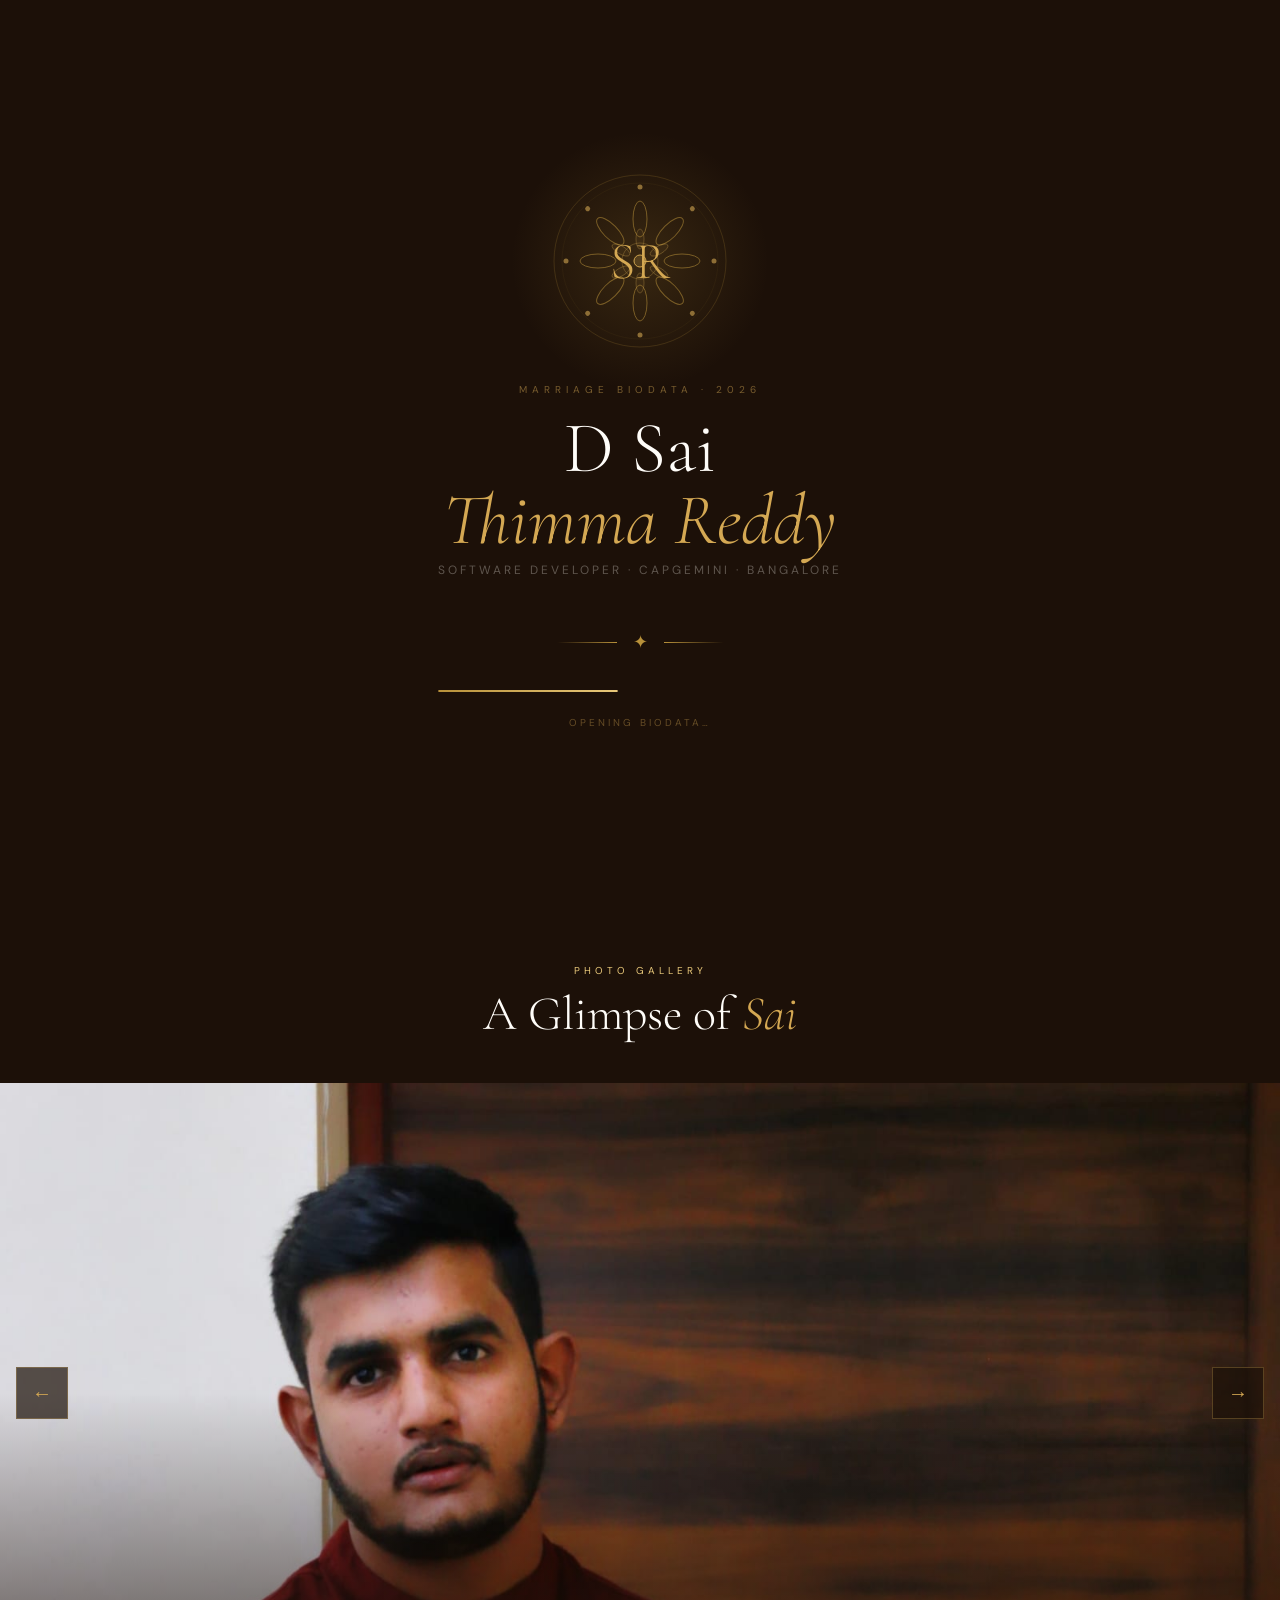
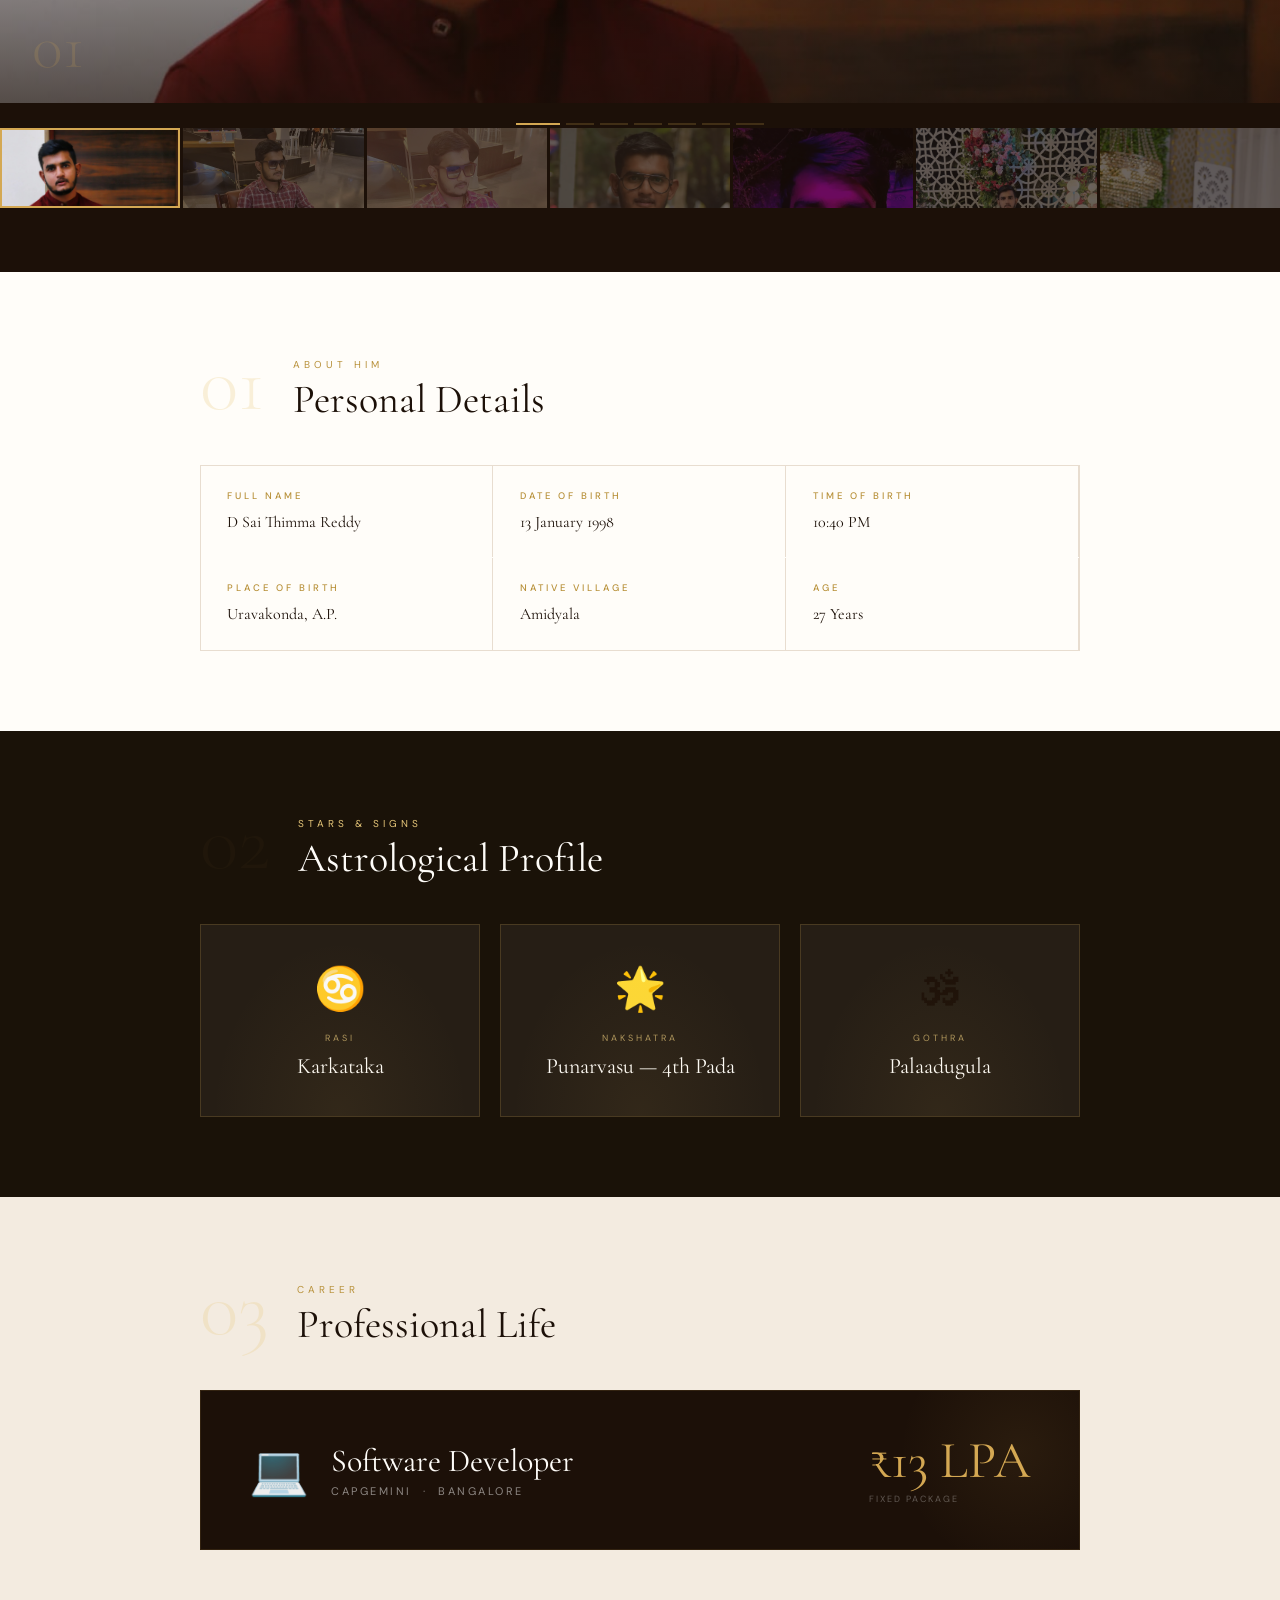
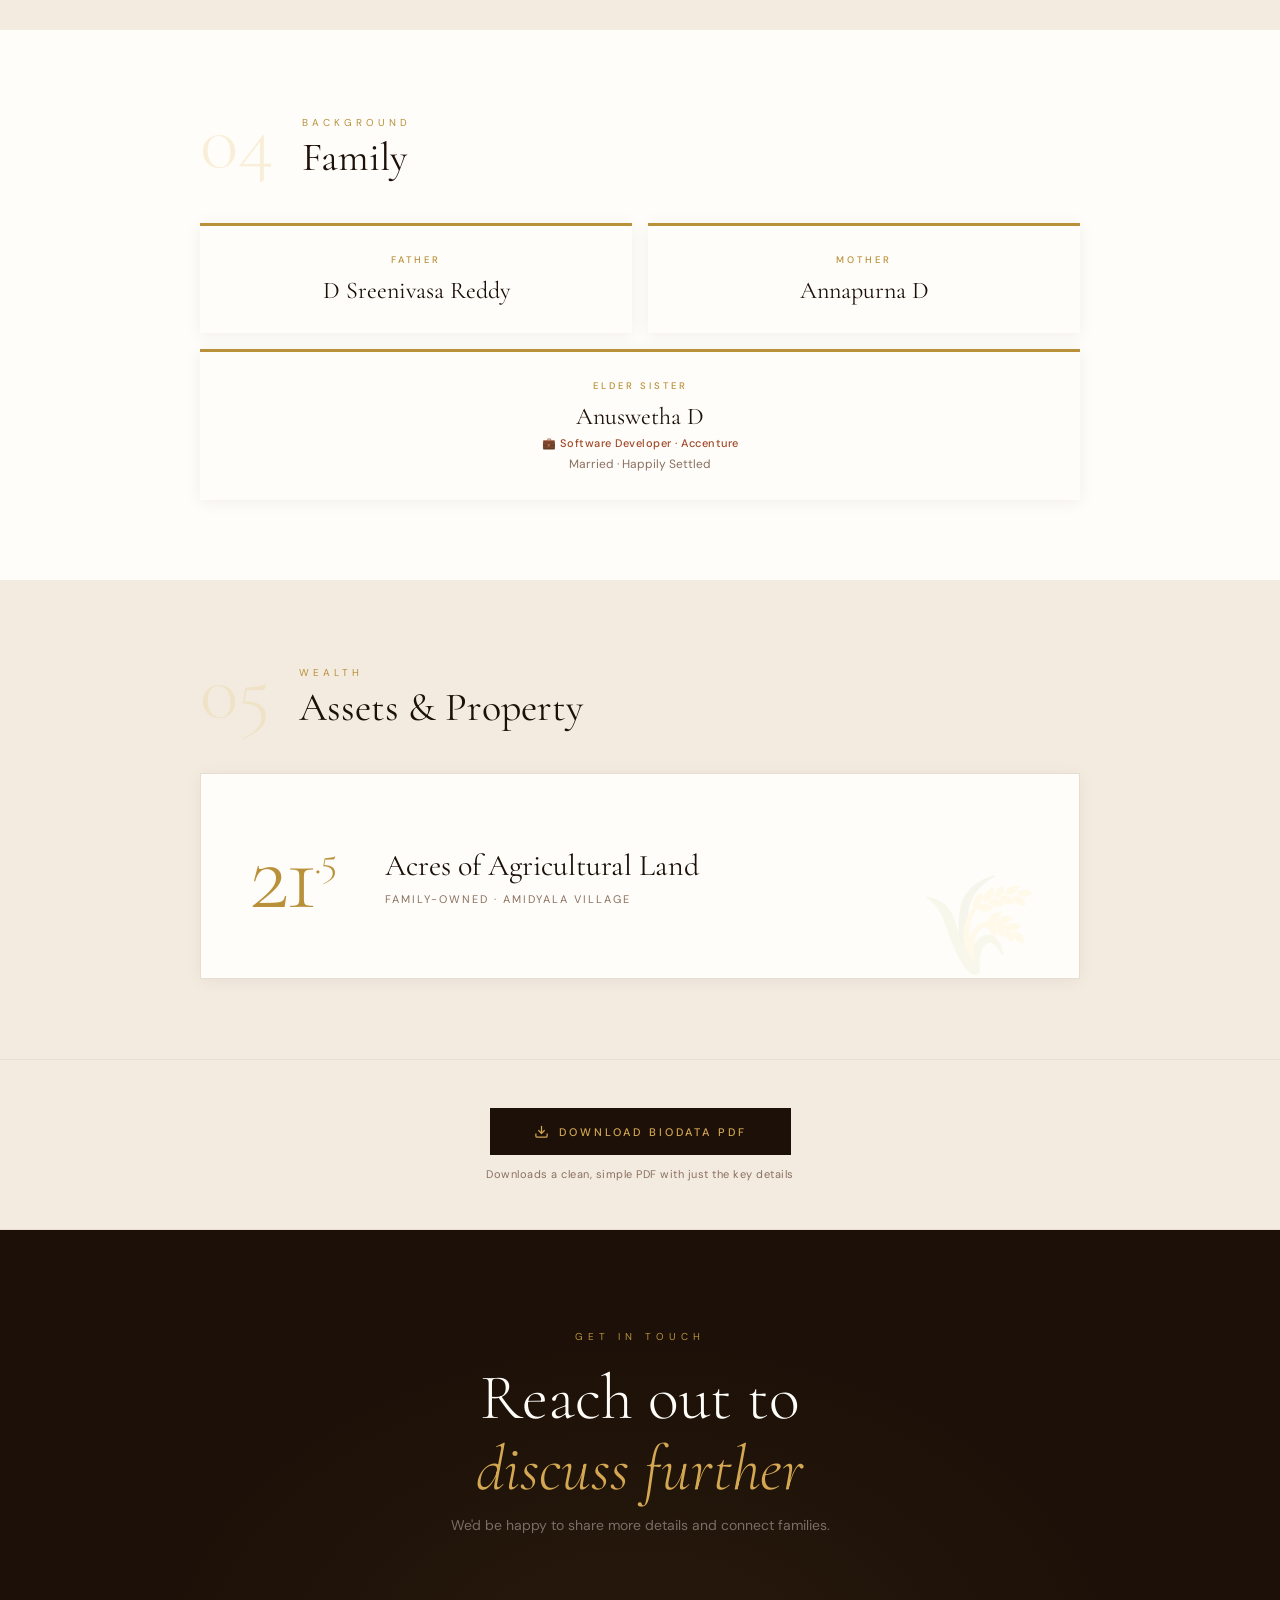
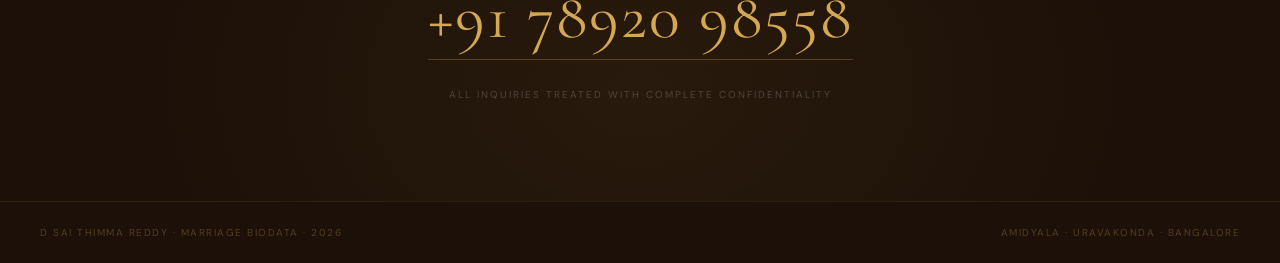
==== index1.html @ 3214ecf6 "pushing the udpated code" ====
<!DOCTYPE html>
<html lang="en">
<head>
<meta charset="UTF-8">
<meta name="viewport" content="width=device-width, initial-scale=1.0">
<title>D Sai Thimma Reddy — Marriage Biodata</title>
<link href="https://fonts.googleapis.com/css2?family=Cormorant+Garamond:ital,wght@0,300;0,400;0,500;0,600;1,300;1,400;1,500&family=DM+Sans:wght@300;400;500&family=Noto+Sans+Telugu:wght@400;500;600&family=Noto+Sans+Kannada:wght@400;500;600&display=swap" rel="stylesheet">

<style>
/* ─── TOKENS ─── */
:root {
  --cream:   #faf5ee;
  --cream2:  #f3ebe0;
  --cream3:  #e8ddd0;
  --gold:    #b8913a;
  --gold2:   #d4a853;
  --gold3:   #e8c87a;
  --rust:    #9e4a2a;
  --rust2:   #c05c38;
  --deep:    #1a1208;
  --deep2:   #2a1e10;
  --ink:     #1c1008;
  --ink2:    #2e200e;
  --ink3:    #5a4430;
  --muted:   #8a7060;
  --white:   #fffdf9;
}

* { margin: 0; padding: 0; box-sizing: border-box; }
html { scroll-behavior: smooth; }
body {
  font-family: 'DM Sans', sans-serif;
  background: var(--cream);
  color: var(--ink);
  overflow-x: hidden;
}

/* ─── SPLASH SCREEN ─── */
#splash {
  position: fixed; inset: 0; z-index: 99999;
  background: var(--ink);
  display: flex; flex-direction: column;
  align-items: center; justify-content: center;
  gap: 0;
  transition: opacity 0.8s ease, transform 0.8s ease;
}
#splash.fade-out {
  opacity: 0;
  transform: scale(1.03);
  pointer-events: none;
}
#splash.gone { display: none; }

.splash-petals {
  position: absolute; inset: 0; overflow: hidden; pointer-events: none;
}
.petal {
  position: absolute;
  width: 6px; height: 6px;
  border-radius: 50% 0 50% 0;
  opacity: 0;
  animation: petalFall linear infinite;
}
@keyframes petalFall {
  0%   { transform: translateY(-20px) rotate(0deg); opacity: 0; }
  10%  { opacity: 0.7; }
  90%  { opacity: 0.4; }
  100% { transform: translateY(110vh) rotate(720deg); opacity: 0; }
}

.splash-mandala {
  width: 180px; height: 180px;
  position: relative; margin-bottom: 32px;
  animation: mandalaRotate 20s linear infinite;
}
@keyframes mandalaRotate { to { transform: rotate(360deg); } }

.splash-mandala svg { width: 100%; height: 100%; }

.splash-glow {
  position: absolute; inset: -40px;
  background: radial-gradient(circle, rgba(184,145,58,0.18) 0%, transparent 70%);
  animation: glowPulse 2.5s ease-in-out infinite;
}
@keyframes glowPulse {
  0%, 100% { opacity: 0.6; transform: scale(1); }
  50%       { opacity: 1;   transform: scale(1.12); }
}

.splash-monogram {
  position: absolute; inset: 0;
  display: flex; align-items: center; justify-content: center;
  font-family: 'Cormorant Garamond', serif;
  font-size: 52px; font-weight: 300;
  color: var(--gold2);
  animation: mandalaRotate 20s linear infinite reverse;
}

.splash-content {
  text-align: center; z-index: 2; position: relative;
}
.splash-eyebrow {
  font-size: 10px; letter-spacing: 5px; text-transform: uppercase;
  color: rgba(212,168,83,0.5); margin-bottom: 16px;
  animation: fadeUp 0.8s ease 0.2s both;
}
.splash-name {
  font-family: 'Cormorant Garamond', serif;
  font-size: clamp(38px, 8vw, 72px); font-weight: 300;
  color: var(--white); line-height: 1.0; margin-bottom: 6px;
  animation: fadeUp 0.8s ease 0.4s both;
}
.splash-name em {
  display: block; font-style: italic; color: var(--gold2);
}
.splash-tagline {
  font-size: 12px; letter-spacing: 3px; text-transform: uppercase;
  color: rgba(250,245,238,0.3); margin-bottom: 52px;
  animation: fadeUp 0.8s ease 0.6s both;
}

.splash-divider {
  display: flex; align-items: center; gap: 16px;
  justify-content: center; margin-bottom: 36px;
  animation: fadeUp 0.8s ease 0.8s both;
}
.splash-divider::before, .splash-divider::after {
  content: ''; width: 60px; height: 1px;
  background: linear-gradient(90deg, transparent, var(--gold));
}
.splash-divider::after { background: linear-gradient(90deg, var(--gold), transparent); }
.splash-divider span { color: var(--gold); font-size: 18px; }

.splash-loader {
  width: 180px; height: 2px;
  background: rgba(212,168,83,0.15);
  border-radius: 2px; overflow: hidden;
  animation: fadeUp 0.8s ease 1s both;
}
.splash-loader-bar {
  height: 100%; width: 0;
  background: linear-gradient(90deg, var(--gold), var(--gold3));
  border-radius: 2px;
  animation: loadBar 2s cubic-bezier(0.4,0,0.2,1) 0.5s forwards;
}
@keyframes loadBar { to { width: 100%; } }

.splash-enter {
  margin-top: 24px;
  font-size: 10px; letter-spacing: 3px; text-transform: uppercase;
  color: rgba(212,168,83,0.4);
  animation: fadeUp 0.8s ease 1.2s both, blinkText 2s ease 2.5s infinite;
}
@keyframes blinkText {
  0%,100% { opacity: 0.4; }
  50%      { opacity: 0.9; }
}
@keyframes fadeUp {
  from { opacity: 0; transform: translateY(20px); }
  to   { opacity: 1; transform: translateY(0); }
}

/* ─── LANGUAGE BAR ─── */
.lang-bar {
  position: fixed; top: 0; left: 0; right: 0; z-index: 1000;
  background: var(--ink);
  display: flex; align-items: center; justify-content: center;
  gap: 0; padding: 0;
  border-bottom: 1px solid rgba(212,168,83,0.3);
}
.lang-btn {
  background: transparent;
  border: none;
  border-right: 1px solid rgba(212,168,83,0.2);
  color: rgba(250,245,238,0.5);
  padding: 10px 24px;
  font-size: 13px; font-weight: 400;
  letter-spacing: 1px;
  cursor: pointer;
  font-family: 'DM Sans', sans-serif;
  transition: all 0.25s;
}
.lang-btn:last-child { border-right: none; }
.lang-btn:hover { color: var(--gold3); background: rgba(212,168,83,0.08); }
.lang-btn.active { color: var(--gold2); background: rgba(212,168,83,0.12); }

/* language visibility — block-level */
.lang-block { display: none; }
.lang-block.vis { display: block; }
/* inline elements */
span[data-lang] { display: none; }
span[data-lang].vis { display: inline; }

/* ─── HERO ─── */
.hero {
  min-height: 100vh;
  background: var(--ink);
  display: flex;
  position: relative; overflow: hidden;
  padding-top: 41px;
}

.hero-left {
  width: 42%;
  position: relative;
  display: flex; align-items: center; justify-content: center;
  overflow: hidden;
}
.hero-left-img {
  width: 100%; height: 100%;
  object-fit: cover; object-position: top center;
  opacity: 0.7;
  filter: sepia(20%) contrast(1.05);
}
.hero-left-overlay {
  position: absolute; inset: 0;
  background: linear-gradient(to right, transparent 50%, var(--ink) 100%),
              linear-gradient(to bottom, var(--ink) 0%, transparent 15%, transparent 85%, var(--ink) 100%);
}
.hero-left-placeholder {
  width: 100%; height: 100%;
  background: linear-gradient(135deg, #2a1e0e 0%, #1c1008 60%, #0e0c08 100%);
  display: flex; align-items: center; justify-content: center;
}
.placeholder-monogram {
  font-family: 'Cormorant Garamond', serif;
  font-size: 140px; font-weight: 300;
  color: rgba(212,168,83,0.12);
  letter-spacing: -8px; line-height: 1;
}

.hero-right {
  flex: 1;
  display: flex; flex-direction: column; justify-content: center;
  padding: 80px 64px 80px 48px;
  position: relative; z-index: 2;
}
.hero-eyebrow {
  display: flex; align-items: center; gap: 14px;
  margin-bottom: 32px;
}
.hero-eyebrow::before {
  content: ''; width: 40px; height: 1px; background: var(--gold);
}
.hero-eyebrow span {
  font-size: 11px; letter-spacing: 4px; text-transform: uppercase;
  color: var(--gold); font-weight: 400;
}
.hero-name {
  font-family: 'Cormorant Garamond', serif;
  font-size: clamp(48px, 6vw, 88px);
  font-weight: 300; color: var(--white);
  line-height: 1.0; margin-bottom: 8px;
}
.hero-name em { display: block; font-style: italic; color: var(--gold2); font-weight: 300; }
.hero-tagline {
  font-size: 13px; letter-spacing: 2px; text-transform: uppercase;
  color: rgba(250,245,238,0.35); margin-bottom: 52px; font-weight: 300;
}

.stat-strip {
  display: grid; grid-template-columns: repeat(2, 1fr);
  gap: 2px; max-width: 420px; margin-bottom: 52px;
}
.stat-box {
  background: rgba(255,255,255,0.04);
  border: 1px solid rgba(212,168,83,0.15);
  padding: 20px 22px;
}
.stat-n {
  font-family: 'Cormorant Garamond', serif;
  font-size: 36px; font-weight: 400;
  color: var(--gold2); display: block; line-height: 1; margin-bottom: 6px;
}
.stat-l {
  font-size: 9px; letter-spacing: 2.5px; text-transform: uppercase;
  color: rgba(250,245,238,0.3); font-weight: 400;
}

.hero-ornament {
  display: flex; align-items: center; gap: 12px; margin-top: 8px;
}
.hero-ornament::before, .hero-ornament::after {
  content: ''; flex: 1; height: 1px;
  background: linear-gradient(90deg, rgba(212,168,83,0.4), transparent);
  max-width: 80px;
}
.hero-ornament span { font-size: 20px; color: var(--gold); opacity: 0.6; }

/* ─── SECTION WRAPPER ─── */
.section { padding: 80px 0; }
.section.dark  { background: var(--deep); }
.section.mid   { background: var(--cream2); }
.section.light { background: var(--white); }
.wrap { max-width: 960px; margin: 0 auto; padding: 0 40px; }

.sec-hd {
  display: flex; align-items: flex-start; gap: 28px; margin-bottom: 44px;
}
.sec-num {
  font-family: 'Cormorant Garamond', serif;
  font-size: 80px; font-weight: 300; line-height: 0.8;
  color: var(--gold3); opacity: 0.25;
  flex-shrink: 0; user-select: none;
}
.section.dark .sec-num { opacity: 0.18; }
.sec-titles { padding-top: 6px; }
.sec-sub {
  font-size: 10px; letter-spacing: 4px; text-transform: uppercase;
  color: var(--gold); margin-bottom: 6px; font-weight: 400; display: block;
}
.section.dark .sec-sub { color: var(--gold3); }
.sec-title {
  font-family: 'Cormorant Garamond', serif;
  font-size: clamp(28px, 4vw, 40px); font-weight: 400;
  color: var(--ink); line-height: 1.1;
}
.section.dark .sec-title { color: var(--white); }

/* ─── GALLERY ─── */
.gallery-section { background: var(--ink); padding: 0 0 64px; }

.carousel-wrap { position: relative; overflow: hidden; }
.carousel-track {
  display: flex;
  transition: transform 0.55s cubic-bezier(0.4, 0, 0.2, 1);
}
.c-slide {
  flex: 0 0 100%; height: 70vh; max-height: 620px; min-height: 280px;
  position: relative; cursor: zoom-in; overflow: hidden;
}
.c-slide img {
  width: 100%; height: 100%;
  object-fit: cover; object-position: top center; display: block;
  transition: transform 0.7s ease;
}
.c-slide:hover img { transform: scale(1.04); }
.c-slide-ov {
  position: absolute; inset: 0;
  background: linear-gradient(to top, rgba(28,16,8,0.7) 0%, transparent 50%);
}
.slide-num {
  position: absolute; bottom: 24px; left: 32px;
  font-family: 'Cormorant Garamond', serif;
  font-size: 64px; font-weight: 300;
  color: rgba(212,168,83,0.18); line-height: 1; pointer-events: none;
}
.c-nav {
  position: absolute; top: 50%; transform: translateY(-50%);
  width: 52px; height: 52px;
  background: rgba(28,16,8,0.7);
  border: 1px solid rgba(212,168,83,0.3);
  color: var(--gold2); font-size: 20px;
  cursor: pointer; display: flex; align-items: center; justify-content: center;
  z-index: 10; transition: all 0.2s;
  -webkit-tap-highlight-color: transparent;
}
.c-nav:hover { background: rgba(184,145,58,0.25); border-color: var(--gold2); }
.c-nav.prev { left: 16px; }
.c-nav.next { right: 16px; }

.c-dots { display: flex; justify-content: center; gap: 6px; padding: 20px 0 0; }
.c-dot {
  width: 28px; height: 2px; background: rgba(212,168,83,0.2); cursor: pointer;
  transition: all 0.3s;
}
.c-dot.on { background: var(--gold2); width: 44px; }

.thumb-row { display: flex; gap: 3px; margin-top: 3px; }
.thumb {
  flex: 1; height: 80px; overflow: hidden; cursor: pointer;
  opacity: 0.35; transition: opacity 0.3s; position: relative;
}
.thumb.on { opacity: 1; }
.thumb img { width: 100%; height: 100%; object-fit: cover; object-position: top; }
.thumb::after {
  content: ''; position: absolute; inset: 0;
  border: 2px solid transparent; transition: border-color 0.3s; pointer-events: none;
}
.thumb.on::after { border-color: var(--gold2); }

.gallery-header { padding: 64px 40px 40px; text-align: center; }
.gallery-header .sec-sub { color: var(--gold3); margin-bottom: 8px; }
.gallery-header h2 {
  font-family: 'Cormorant Garamond', serif;
  font-size: clamp(30px, 5vw, 48px); font-weight: 300; color: var(--white);
}
.gallery-header h2 em { font-style: italic; color: var(--gold2); }

/* ─── DETAIL GRID ─── */
.detail-grid {
  display: grid; grid-template-columns: repeat(auto-fill, minmax(220px, 1fr));
  gap: 1px; border: 1px solid var(--cream3); overflow: hidden;
}
.section.dark .detail-grid { border-color: rgba(212,168,83,0.12); }
.d-cell {
  background: var(--white);
  padding: 24px 26px;
  border-right: 1px solid var(--cream3);
}
.section.dark .d-cell {
  background: rgba(255,255,255,0.04);
  border-color: rgba(212,168,83,0.1);
}
.d-label {
  font-size: 9.5px; letter-spacing: 3px; text-transform: uppercase;
  color: var(--gold); font-weight: 500; margin-bottom: 9px; display: block;
}
.section.dark .d-label { color: var(--gold3); }
.d-value {
  font-size: 16px; font-weight: 400; color: var(--ink);
  line-height: 1.4; font-family: 'Cormorant Garamond', serif;
}
.section.dark .d-value { color: var(--cream); }

/* ─── ASTROLOGY PANEL ─── */
.astro-row { display: grid; grid-template-columns: repeat(3, 1fr); gap: 20px; }
.astro-card {
  background: rgba(255,255,255,0.05);
  border: 1px solid rgba(212,168,83,0.2);
  padding: 36px 28px; text-align: center;
  position: relative; overflow: hidden;
}
.astro-card::before {
  content: ''; position: absolute; inset: 0;
  background: radial-gradient(ellipse at 50% 100%, rgba(212,168,83,0.07), transparent 65%);
}
.astro-icon { font-size: 42px; display: block; margin-bottom: 16px; }
.astro-label {
  font-size: 9px; letter-spacing: 3px; text-transform: uppercase;
  color: var(--gold3); opacity: 0.7; margin-bottom: 8px; display: block;
}
.astro-val {
  font-family: 'Cormorant Garamond', serif;
  font-size: 22px; font-weight: 400; color: var(--white); line-height: 1.3;
}

/* ─── PROFESSION CARD ─── */
.prof-card {
  background: var(--ink);
  padding: 44px 48px;
  display: flex; align-items: center; justify-content: space-between; gap: 32px;
  position: relative; overflow: hidden;
  border: 1px solid rgba(212,168,83,0.12);
}
.prof-card::before {
  content: ''; position: absolute; right: -60px; top: -60px;
  width: 240px; height: 240px; border-radius: 50%;
  background: radial-gradient(circle, rgba(212,168,83,0.08), transparent 70%);
}
.prof-left { display: flex; align-items: center; gap: 22px; }
.prof-icon { font-size: 48px; flex-shrink: 0; }
.prof-role {
  font-family: 'Cormorant Garamond', serif;
  font-size: 32px; font-weight: 400; color: var(--white);
  line-height: 1.1; margin-bottom: 6px;
}
.prof-where {
  font-size: 11px; letter-spacing: 2.5px; text-transform: uppercase;
  color: rgba(255,255,255,0.5);
}
.prof-sal .sal-main {
  font-family: 'Cormorant Garamond', serif;
  font-size: 52px; font-weight: 400; color: var(--gold2);
  display: block; line-height: 1;
}
.prof-sal .sal-sub {
  font-size: 9px; letter-spacing: 2px; text-transform: uppercase;
  color: rgba(255,255,255,0.3); display: block; margin-top: 6px;
}

/* ─── FAMILY CARDS ─── */
.fam-row { display: grid; grid-template-columns: 1fr 1fr; gap: 16px; }
.fam-card {
  background: var(--white);
  border-top: 3px solid var(--gold);
  padding: 28px 24px; text-align: center;
  box-shadow: 0 2px 16px rgba(28,16,8,0.06);
}
.fam-role {
  font-size: 9.5px; letter-spacing: 3px; text-transform: uppercase;
  color: var(--gold); font-weight: 500; margin-bottom: 10px; display: block;
}
.fam-name {
  font-family: 'Cormorant Garamond', serif;
  font-size: 24px; font-weight: 400; color: var(--ink);
}
.fam-note {
  font-size: 12px; color: var(--muted); margin-top: 6px; display: block;
}
.fam-occ {
  font-size: 11px; color: var(--rust); margin-top: 5px; display: block;
  letter-spacing: 0.5px; font-weight: 500;
}
.fam-card.wide { grid-column: 1 / -1; }

/* ─── ASSET ─── */
.asset-panel {
  background: var(--white);
  border: 1px solid var(--cream3);
  padding: 52px 48px;
  display: flex; align-items: center; gap: 48px;
  position: relative; overflow: hidden;
  box-shadow: 0 2px 16px rgba(28,16,8,0.05);
}
.asset-panel::after {
  content: '🌾'; position: absolute; right: 40px; bottom: -10px;
  font-size: 96px; opacity: 0.06; pointer-events: none;
}
.asset-big {
  font-family: 'Cormorant Garamond', serif;
  font-size: 100px; font-weight: 300;
  color: var(--gold); line-height: 1; flex-shrink: 0;
  letter-spacing: -4px;
}
.asset-big sup { font-size: 40px; vertical-align: super; letter-spacing: 0; }
.asset-info h3 {
  font-family: 'Cormorant Garamond', serif;
  font-size: 30px; font-weight: 400; color: var(--ink); margin-bottom: 8px;
}
.asset-info p {
  font-size: 11px; letter-spacing: 2px; text-transform: uppercase; color: var(--muted);
}

/* ─── CONTACT ─── */
.contact-section {
  background: var(--ink);
  padding: 100px 40px; text-align: center; position: relative; overflow: hidden;
}
.contact-section::before {
  content: ''; position: absolute; inset: 0;
  background: radial-gradient(ellipse at 50% 80%, rgba(184,145,58,0.08), transparent 55%);
}
.contact-inner { position: relative; max-width: 600px; margin: 0 auto; }
.c-pre {
  font-size: 10px; letter-spacing: 5px; text-transform: uppercase;
  color: var(--gold); margin-bottom: 20px; display: block;
}
.contact-section h2 {
  font-family: 'Cormorant Garamond', serif;
  font-size: clamp(36px, 7vw, 64px); font-weight: 300;
  color: var(--white); line-height: 1.1; margin-bottom: 12px;
}
.contact-section h2 em { font-style: italic; color: var(--gold2); }
.c-desc { font-size: 14px; color: rgba(250,245,238,0.4); margin-bottom: 44px; }
.c-phone {
  display: inline-block;
  font-family: 'Cormorant Garamond', serif;
  font-size: clamp(36px, 8vw, 64px); font-weight: 400;
  color: var(--gold2); letter-spacing: 2px;
  text-decoration: none;
  border-bottom: 1px solid rgba(212,168,83,0.3); padding-bottom: 4px;
  transition: color 0.2s;
}
.c-phone:hover { color: var(--white); }
.c-fine {
  margin-top: 28px; font-size: 10px; letter-spacing: 2px; text-transform: uppercase;
  color: rgba(250,245,238,0.2);
}

/* ─── FOOTER ─── */
.footer {
  background: var(--ink); border-top: 1px solid rgba(212,168,83,0.1);
  padding: 24px 40px;
  display: flex; justify-content: space-between; align-items: center; flex-wrap: wrap; gap: 8px;
}
.footer p { font-size: 10px; letter-spacing: 1.5px; text-transform: uppercase; color: rgba(212,168,83,0.3); }

/* ─── LIGHTBOX ─── */
#lb {
  position: fixed; inset: 0; z-index: 9999;
  background: rgba(12,8,4,0.97);
  display: none; align-items: center; justify-content: center;
}
#lb.open { display: flex; }
#lb img { max-width: 90vw; max-height: 85vh; object-fit: contain; }
.lb-close {
  position: absolute; top: 20px; right: 24px;
  font-size: 36px; color: rgba(250,245,238,0.4);
  background: none; border: none; cursor: pointer; line-height: 1;
  transition: color 0.2s;
}
.lb-close:hover { color: var(--gold2); }
.lb-arrow {
  position: absolute; top: 50%; transform: translateY(-50%);
  font-size: 52px; color: rgba(250,245,238,0.3);
  background: none; border: none; cursor: pointer; padding: 16px;
  transition: color 0.2s; -webkit-tap-highlight-color: transparent;
}
.lb-arrow:hover { color: var(--gold2); }
.lb-arrow.l { left: 4px; }
.lb-arrow.r { right: 4px; }
.lb-count {
  position: absolute; bottom: 20px;
  font-size: 10px; letter-spacing: 3px; text-transform: uppercase;
  color: rgba(212,168,83,0.5);
}

/* ─── PDF DOWNLOAD ─── */
.dl-section {
  background: var(--cream2); padding: 48px 40px; text-align: center;
  border-top: 1px solid var(--cream3); border-bottom: 1px solid var(--cream3);
}
.dl-btn {
  display: inline-flex; align-items: center; gap: 10px;
  background: var(--ink); border: none; color: var(--gold2);
  padding: 16px 44px;
  font-family: 'DM Sans', sans-serif;
  font-size: 11px; font-weight: 500; letter-spacing: 3px; text-transform: uppercase;
  cursor: pointer; transition: all 0.25s;
}
.dl-btn:hover { background: #1e3a30; color: var(--gold3); }
.dl-btn svg { width: 15px; height: 15px; stroke: currentColor; fill: none; stroke-width: 2; }
.dl-note { margin-top: 12px; font-size: 11px; color: var(--muted); letter-spacing: 0.5px; }

/* ─── MULTILINGUAL TYPOGRAPHY ─── */
[lang="te"] { font-family: 'Noto Sans Telugu', sans-serif; font-size: 1.1em; line-height: 1.6; }
[lang="kn"] { font-family: 'Noto Sans Kannada', sans-serif; font-size: 1.1em; line-height: 1.6; }

/* ─── RESPONSIVE ─── */
@media (max-width: 768px) {
  .hero { flex-direction: column; min-height: auto; }
  .hero-left { width: 100%; height: 55vw; max-height: 320px; }
  .hero-left-overlay { background: linear-gradient(to bottom, transparent 60%, var(--ink) 100%); }
  .hero-right { padding: 32px 28px 60px; }
  .stat-strip { max-width: 100%; }
  .astro-row { grid-template-columns: 1fr; gap: 12px; }
  .prof-card { flex-direction: column;  padding: 32px 24px; }
  .fam-row { grid-template-columns: 1fr; }
  .fam-card.wide { grid-column: auto; }
  .asset-panel { flex-direction: column; gap: 16px; padding: 36px 28px; text-align: center; }
  .asset-big { font-size: 72px; }
  .wrap { padding: 0 24px; }
  .detail-grid { grid-template-columns: repeat(2, 1fr); }
  .thumb-row { display: none; }
  .footer { flex-direction: column; text-align: center; }
  .splash-mandala { width: 130px; height: 130px; }
  .splash-monogram { font-size: 38px; }
}

@media print { body { display: none; } }
</style>
</head>
<body>

<!-- ─── SPLASH SCREEN ─── -->
<div id="splash">
  <div class="splash-petals" id="splashPetals"></div>

  <div class="splash-mandala">
    <div class="splash-glow"></div>
    <svg viewBox="0 0 180 180" xmlns="http://www.w3.org/2000/svg">
      <!-- outer ring -->
      <circle cx="90" cy="90" r="86" fill="none" stroke="rgba(184,145,58,0.2)" stroke-width="1"/>
      <circle cx="90" cy="90" r="78" fill="none" stroke="rgba(184,145,58,0.12)" stroke-width="0.5"/>
      <!-- petals -->
      <g opacity="0.55">
        <ellipse cx="90" cy="48" rx="7" ry="18" fill="none" stroke="#b8913a" stroke-width="1"/>
        <ellipse cx="90" cy="48" rx="7" ry="18" fill="none" stroke="#b8913a" stroke-width="1" transform="rotate(45 90 90)"/>
        <ellipse cx="90" cy="48" rx="7" ry="18" fill="none" stroke="#b8913a" stroke-width="1" transform="rotate(90 90 90)"/>
        <ellipse cx="90" cy="48" rx="7" ry="18" fill="none" stroke="#b8913a" stroke-width="1" transform="rotate(135 90 90)"/>
        <ellipse cx="90" cy="48" rx="7" ry="18" fill="none" stroke="#b8913a" stroke-width="1" transform="rotate(180 90 90)"/>
        <ellipse cx="90" cy="48" rx="7" ry="18" fill="none" stroke="#b8913a" stroke-width="1" transform="rotate(225 90 90)"/>
        <ellipse cx="90" cy="48" rx="7" ry="18" fill="none" stroke="#b8913a" stroke-width="1" transform="rotate(270 90 90)"/>
        <ellipse cx="90" cy="48" rx="7" ry="18" fill="none" stroke="#b8913a" stroke-width="1" transform="rotate(315 90 90)"/>
      </g>
      <!-- inner petals -->
      <g opacity="0.4">
        <ellipse cx="90" cy="68" rx="4" ry="10" fill="rgba(212,168,83,0.15)" stroke="#d4a853" stroke-width="0.8"/>
        <ellipse cx="90" cy="68" rx="4" ry="10" fill="rgba(212,168,83,0.15)" stroke="#d4a853" stroke-width="0.8" transform="rotate(60 90 90)"/>
        <ellipse cx="90" cy="68" rx="4" ry="10" fill="rgba(212,168,83,0.15)" stroke="#d4a853" stroke-width="0.8" transform="rotate(120 90 90)"/>
        <ellipse cx="90" cy="68" rx="4" ry="10" fill="rgba(212,168,83,0.15)" stroke="#d4a853" stroke-width="0.8" transform="rotate(180 90 90)"/>
        <ellipse cx="90" cy="68" rx="4" ry="10" fill="rgba(212,168,83,0.15)" stroke="#d4a853" stroke-width="0.8" transform="rotate(240 90 90)"/>
        <ellipse cx="90" cy="68" rx="4" ry="10" fill="rgba(212,168,83,0.15)" stroke="#d4a853" stroke-width="0.8" transform="rotate(300 90 90)"/>
      </g>
      <!-- dots ring -->
      <circle cx="90" cy="16" r="2.5" fill="#d4a853" opacity="0.6"/>
      <circle cx="90" cy="16" r="2.5" fill="#d4a853" opacity="0.6" transform="rotate(45 90 90)"/>
      <circle cx="90" cy="16" r="2.5" fill="#d4a853" opacity="0.6" transform="rotate(90 90 90)"/>
      <circle cx="90" cy="16" r="2.5" fill="#d4a853" opacity="0.6" transform="rotate(135 90 90)"/>
      <circle cx="90" cy="16" r="2.5" fill="#d4a853" opacity="0.6" transform="rotate(180 90 90)"/>
      <circle cx="90" cy="16" r="2.5" fill="#d4a853" opacity="0.6" transform="rotate(225 90 90)"/>
      <circle cx="90" cy="16" r="2.5" fill="#d4a853" opacity="0.6" transform="rotate(270 90 90)"/>
      <circle cx="90" cy="16" r="2.5" fill="#d4a853" opacity="0.6" transform="rotate(315 90 90)"/>
      <!-- center -->
      <circle cx="90" cy="90" r="18" fill="none" stroke="rgba(212,168,83,0.3)" stroke-width="1"/>
      <circle cx="90" cy="90" r="6" fill="rgba(212,168,83,0.2)" stroke="#d4a853" stroke-width="1"/>
    </svg>
    <div class="splash-monogram">SR</div>
  </div>

  <div class="splash-content">
    <p class="splash-eyebrow">Marriage Biodata · 2026</p>
    <h1 class="splash-name">D Sai <em>Thimma Reddy</em></h1>
    <p class="splash-tagline">Software Developer · Capgemini · Bangalore</p>
    <div class="splash-divider"><span>✦</span></div>
    <div class="splash-loader"><div class="splash-loader-bar"></div></div>
    <p class="splash-enter">Opening biodata…</p>
  </div>
</div>

<!-- LIGHTBOX -->
<div id="lb">
  <button class="lb-close" onclick="closeLB()">×</button>
  <button class="lb-arrow l" onclick="lbStep(-1)">‹</button>
  <img id="lb-img" src="" alt="">
  <button class="lb-arrow r" onclick="lbStep(1)">›</button>
  <span class="lb-count" id="lb-count"></span>
</div>

<!-- LANGUAGE BAR -->
<div class="lang-bar">
  <button class="lang-btn active" onclick="setLang('en')">English</button>
  <button class="lang-btn" onclick="setLang('te')"><span lang="te">తెలుగు</span></button>
  <button class="lang-btn" onclick="setLang('kn')"><span lang="kn">ಕನ್ನಡ</span></button>
</div>

<!-- HERO -->
<section class="hero">
  <div class="hero-left">
    <img class="hero-left-img" src="assests/WhatsApp Image 2026-05-13 at 7.51.08 AM.jpeg"
         alt="Sai Thimma Reddy"
         onerror="this.style.display='none'; this.nextElementSibling.style.display='flex'">
    <div class="hero-left-placeholder" style="display:none; position:absolute; inset:0">
      <div class="placeholder-monogram">SR</div>
    </div>
    <div class="hero-left-overlay"></div>
  </div>

  <div class="hero-right">
    <div class="hero-eyebrow">
      <span>
        <span data-lang="en" class="vis">Marriage Biodata · 2026</span>
        <span data-lang="te"><span lang="te">వివాహ బయోడేటా · 2026</span></span>
        <span data-lang="kn"><span lang="kn">ವಿವಾಹ ಬಯೋಡಾಟಾ · 2026</span></span>
      </span>
    </div>

    <h1 class="hero-name">D Sai<br><em>Thimma Reddy</em></h1>

    <p class="hero-tagline">
      <span data-lang="en" class="vis">Software Developer · Capgemini · Bangalore</span>
      <span data-lang="te"><span lang="te">సాఫ్ట్‌వేర్ డెవలపర్ · కాప్‌జెమిని · బెంగళూరు</span></span>
      <span data-lang="kn"><span lang="kn">ಸಾಫ್ಟ್‌ವೇರ್ ಡೆವಲಪರ್ · ಕ್ಯಾಪ್‌ಜೆಮಿನಿ · ಬೆಂಗಳೂರು</span></span>
    </p>

    <div class="stat-strip">
      <div class="stat-box">
        <span class="stat-n">27</span>
        <span class="stat-l">
          <span data-lang="en" class="vis">Years Old</span>
          <span data-lang="te"><span lang="te">సంవత్సరాలు</span></span>
          <span data-lang="kn"><span lang="kn">ವರ್ಷಗಳು</span></span>
        </span>
      </div>
      <div class="stat-box">
        <span class="stat-n">₹13L</span>
        <span class="stat-l">
          <span data-lang="en" class="vis">Annual CTC</span>
          <span data-lang="te"><span lang="te">వార్షిక వేతనం</span></span>
          <span data-lang="kn"><span lang="kn">ವಾರ್ಷಿಕ ವೇತನ</span></span>
        </span>
      </div>
      <div class="stat-box">
        <span class="stat-n">21.5</span>
        <span class="stat-l">
          <span data-lang="en" class="vis">Acres Land</span>
          <span data-lang="te"><span lang="te">ఎకరాల భూమి</span></span>
          <span data-lang="kn"><span lang="kn">ಎಕರೆ ಭೂಮಿ</span></span>
        </span>
      </div>
      <div class="stat-box">
        <span class="stat-n">4+</span>
        <span class="stat-l">
          <span data-lang="en" class="vis">Years Exp.</span>
          <span data-lang="te"><span lang="te">అనుభవం</span></span>
          <span data-lang="kn"><span lang="kn">ಅನುಭವ</span></span>
        </span>
      </div>
    </div>

    <div class="hero-ornament"><span>✦</span></div>
  </div>
</section>

<!-- PHOTO GALLERY -->
<section class="gallery-section">
  <div class="gallery-header">
    <span class="sec-sub">
      <span data-lang="en" class="vis">Photo Gallery</span>
      <span data-lang="te"><span lang="te">ఫోటో గ్యాలరీ</span></span>
      <span data-lang="kn"><span lang="kn">ಫೋಟೋ ಗ್ಯಾಲರಿ</span></span>
    </span>
    <h2>
      <span data-lang="en" class="vis">A Glimpse of <em>Sai</em></span>
      <span data-lang="te"><span lang="te"><em>సాయి</em> యొక్క చిత్రాలు</span></span>
      <span data-lang="kn"><span lang="kn"><em>ಸಾಯಿ</em> ರ ಫೋಟೋಗಳು</span></span>
    </h2>
  </div>
  <div class="carousel-wrap">
    <div class="carousel-track" id="cTrack">
      <div class="c-slide" onclick="openLB(0)">
        <img src="assests/WhatsApp Image 2026-05-13 at 7.51.08 AM.jpeg" alt="Photo 1">
        <div class="c-slide-ov"></div><div class="slide-num">01</div>
      </div>
      <div class="c-slide" onclick="openLB(1)">
        <img src="assests/WhatsApp Image 2026-05-13 at 7.51.08 AM (1).jpeg" alt="Photo 2">
        <div class="c-slide-ov"></div><div class="slide-num">02</div>
      </div>
      <div class="c-slide" onclick="openLB(2)">
        <img src="assests/WhatsApp Image 2026-05-13 at 7.51.08 AM (2).jpeg" alt="Photo 3">
        <div class="c-slide-ov"></div><div class="slide-num">03</div>
      </div>
      <div class="c-slide" onclick="openLB(3)">
        <img src="assests/WhatsApp Image 2026-05-13 at 7.51.08 AM (3).jpeg" alt="Photo 4">
        <div class="c-slide-ov"></div><div class="slide-num">04</div>
      </div>
      <div class="c-slide" onclick="openLB(4)">
        <img src="assests/WhatsApp Image 2026-05-13 at 7.51.08 AM (4).jpeg" alt="Photo 5">
        <div class="c-slide-ov"></div><div class="slide-num">05</div>
      </div>
      <div class="c-slide" onclick="openLB(5)">
        <img src="assests/WhatsApp Image 2026-05-13 at 8.01.15 AM.jpeg" alt="Photo 6">
        <div class="c-slide-ov"></div><div class="slide-num">06</div>
      </div>
      <div class="c-slide" onclick="openLB(6)">
        <img src="assests/WhatsApp Image 2026-05-13 at 8.01.15 AM (1).jpeg" alt="Photo 7">
        <div class="c-slide-ov"></div><div class="slide-num">07</div>
      </div>
    </div>
    <button class="c-nav prev" onclick="cGo(-1)">&#8592;</button>
    <button class="c-nav next" onclick="cGo(1)">&#8594;</button>
  </div>
  <div class="c-dots" id="cDots"></div>
  <div class="thumb-row" id="thumbRow">
    <div class="thumb on" onclick="goSlide(0)"><img src="assests/WhatsApp Image 2026-05-13 at 7.51.08 AM.jpeg" alt=""></div>
    <div class="thumb" onclick="goSlide(1)"><img src="assests/WhatsApp Image 2026-05-13 at 7.51.08 AM (1).jpeg" alt=""></div>
    <div class="thumb" onclick="goSlide(2)"><img src="assests/WhatsApp Image 2026-05-13 at 7.51.08 AM (2).jpeg" alt=""></div>
    <div class="thumb" onclick="goSlide(3)"><img src="assests/WhatsApp Image 2026-05-13 at 7.51.08 AM (3).jpeg" alt=""></div>
    <div class="thumb" onclick="goSlide(4)"><img src="assests/WhatsApp Image 2026-05-13 at 7.51.08 AM (4).jpeg" alt=""></div>
    <div class="thumb" onclick="goSlide(5)"><img src="assests/WhatsApp Image 2026-05-13 at 8.01.15 AM.jpeg" alt=""></div>
    <div class="thumb" onclick="goSlide(6)"><img src="assests/WhatsApp Image 2026-05-13 at 8.01.15 AM (1).jpeg" alt=""></div>
  </div>
</section>

<!-- PERSONAL DETAILS -->
<section class="section light">
  <div class="wrap">
    <div class="sec-hd">
      <div class="sec-num">01</div>
      <div class="sec-titles">
        <span class="sec-sub">
          <span data-lang="en" class="vis">About Him</span>
          <span data-lang="te"><span lang="te">అతని గురించి</span></span>
          <span data-lang="kn"><span lang="kn">ಅವರ ಬಗ್ಗೆ</span></span>
        </span>
        <div class="sec-title">
          <span data-lang="en" class="vis">Personal Details</span>
          <span data-lang="te"><span lang="te">వ్యక్తిగత వివరాలు</span></span>
          <span data-lang="kn"><span lang="kn">ವೈಯಕ್ತಿಕ ವಿವರಗಳು</span></span>
        </div>
      </div>
    </div>
    <div class="detail-grid">
      <div class="d-cell">
        <span class="d-label">
          <span data-lang="en" class="vis">Full Name</span>
          <span data-lang="te"><span lang="te">పూర్తి పేరు</span></span>
          <span data-lang="kn"><span lang="kn">ಪೂರ್ಣ ಹೆಸರು</span></span>
        </span>
        <div class="d-value">D Sai Thimma Reddy</div>
      </div>
      <div class="d-cell">
        <span class="d-label">
          <span data-lang="en" class="vis">Date of Birth</span>
          <span data-lang="te"><span lang="te">పుట్టిన తేదీ</span></span>
          <span data-lang="kn"><span lang="kn">ಜನ್ಮ ದಿನಾಂಕ</span></span>
        </span>
        <div class="d-value">
          <span data-lang="en" class="vis">13 January 1998</span>
          <span data-lang="te"><span lang="te">13 జనవరి 1998</span></span>
          <span data-lang="kn"><span lang="kn">13 ಜನವರಿ 1998</span></span>
        </div>
      </div>
      <div class="d-cell">
        <span class="d-label">
          <span data-lang="en" class="vis">Time of Birth</span>
          <span data-lang="te"><span lang="te">పుట్టిన సమయం</span></span>
          <span data-lang="kn"><span lang="kn">ಜನ್ಮ ಸಮಯ</span></span>
        </span>
        <div class="d-value">10:40 PM</div>
      </div>
      <div class="d-cell">
        <span class="d-label">
          <span data-lang="en" class="vis">Place of Birth</span>
          <span data-lang="te"><span lang="te">పుట్టిన స్థలం</span></span>
          <span data-lang="kn"><span lang="kn">ಜನ್ಮ ಸ್ಥಳ</span></span>
        </span>
        <div class="d-value">
          <span data-lang="en" class="vis">Uravakonda, A.P.</span>
          <span data-lang="te"><span lang="te">ఉరవకొండ, ఆంధ్రప్రదేశ్</span></span>
          <span data-lang="kn"><span lang="kn">ಉರವಕೊಂಡ, ಆಂಧ್ರ ಪ್ರದೇಶ</span></span>
        </div>
      </div>
      <div class="d-cell">
        <span class="d-label">
          <span data-lang="en" class="vis">Native Village</span>
          <span data-lang="te"><span lang="te">స్వగ్రామం</span></span>
          <span data-lang="kn"><span lang="kn">ಸ್ವಗ್ರಾಮ</span></span>
        </span>
        <div class="d-value">
          <span data-lang="en" class="vis">Amidyala</span>
          <span data-lang="te"><span lang="te">అమిద్యాల</span></span>
          <span data-lang="kn"><span lang="kn">ಅಮಿದ್ಯಾಲ</span></span>
        </div>
      </div>
      <div class="d-cell">
        <span class="d-label">
          <span data-lang="en" class="vis">Age</span>
          <span data-lang="te"><span lang="te">వయస్సు</span></span>
          <span data-lang="kn"><span lang="kn">ವಯಸ್ಸು</span></span>
        </span>
        <div class="d-value">
          <span data-lang="en" class="vis">27 Years</span>
          <span data-lang="te"><span lang="te">27 సంవత్సరాలు</span></span>
          <span data-lang="kn"><span lang="kn">27 ವರ್ಷಗಳು</span></span>
        </div>
      </div>
    </div>
  </div>
</section>

<!-- ASTROLOGY -->
<section class="section dark">
  <div class="wrap">
    <div class="sec-hd">
      <div class="sec-num" style="color:rgba(212,168,83,0.18)">02</div>
      <div class="sec-titles">
        <span class="sec-sub" style="color:var(--gold3)">
          <span data-lang="en" class="vis">Stars & Signs</span>
          <span data-lang="te"><span lang="te">నక్షత్రాలు & రాశులు</span></span>
          <span data-lang="kn"><span lang="kn">ನಕ್ಷತ್ರಗಳು & ರಾಶಿಗಳು</span></span>
        </span>
        <div class="sec-title" style="color:var(--white)">
          <span data-lang="en" class="vis">Astrological Profile</span>
          <span data-lang="te"><span lang="te">జాతక వివరాలు</span></span>
          <span data-lang="kn"><span lang="kn">ಜಾತಕ ವಿವರಗಳು</span></span>
        </div>
      </div>
    </div>
    <div class="astro-row">
      <div class="astro-card">
        <span class="astro-icon">♋</span>
        <span class="astro-label">
          <span data-lang="en" class="vis">Rasi</span>
          <span data-lang="te"><span lang="te">రాశి</span></span>
          <span data-lang="kn"><span lang="kn">ರಾಶಿ</span></span>
        </span>
        <div class="astro-val">
          <span data-lang="en" class="vis">Karkataka</span>
          <span data-lang="te"><span lang="te">కర్కాటకం</span></span>
          <span data-lang="kn"><span lang="kn">ಕರ್ಕಾಟಕ</span></span>
        </div>
      </div>
      <div class="astro-card">
        <span class="astro-icon">🌟</span>
        <span class="astro-label">
          <span data-lang="en" class="vis">Nakshatra</span>
          <span data-lang="te"><span lang="te">నక్షత్రం</span></span>
          <span data-lang="kn"><span lang="kn">ನಕ್ಷತ್ರ</span></span>
        </span>
        <div class="astro-val">
          <span data-lang="en" class="vis">Punarvasu — 4th Pada</span>
          <span data-lang="te"><span lang="te">పునర్వసు — 4వ పాదం</span></span>
          <span data-lang="kn"><span lang="kn">ಪುನರ್ವಸು — 4ನೇ ಪಾದ</span></span>
        </div>
      </div>
      <div class="astro-card">
        <span class="astro-icon">🕉</span>
        <span class="astro-label">
          <span data-lang="en" class="vis">Gothra</span>
          <span data-lang="te"><span lang="te">గోత్రం</span></span>
          <span data-lang="kn"><span lang="kn">ಗೋತ್ರ</span></span>
        </span>
        <div class="astro-val">
          <span data-lang="en" class="vis">Palaadugula</span>
          <span data-lang="te"><span lang="te">పాలాడుగుల</span></span>
          <span data-lang="kn"><span lang="kn">ಪಾಲಾಡುಗುಲ</span></span>
        </div>
      </div>
    </div>
  </div>
</section>

<!-- PROFESSION -->
<section class="section mid">
  <div class="wrap">
    <div class="sec-hd">
      <div class="sec-num">03</div>
      <div class="sec-titles">
        <span class="sec-sub">
          <span data-lang="en" class="vis">Career</span>
          <span data-lang="te"><span lang="te">కెరీర్</span></span>
          <span data-lang="kn"><span lang="kn">ವೃತ್ತಿ</span></span>
        </span>
        <div class="sec-title">
          <span data-lang="en" class="vis">Professional Life</span>
          <span data-lang="te"><span lang="te">వృత్తిపరమైన జీవితం</span></span>
          <span data-lang="kn"><span lang="kn">ವೃತ್ತಿ ಜೀವನ</span></span>
        </div>
      </div>
    </div>
    <div class="prof-card">
      <div class="prof-left">
        <div class="prof-icon">💻</div>
        <div>
          <div class="prof-role">
            <span data-lang="en" class="vis">Software Developer</span>
            <span data-lang="te"><span lang="te">సాఫ్ట్‌వేర్ డెవలపర్</span></span>
            <span data-lang="kn"><span lang="kn">ಸಾಫ್ಟ್‌ವೇರ್ ಡೆವಲಪರ್</span></span>
          </div>
          <div class="prof-where">
            Capgemini &nbsp;·&nbsp;
            <span data-lang="en" class="vis">Bangalore</span>
            <span data-lang="te"><span lang="te">బెంగళూరు</span></span>
            <span data-lang="kn"><span lang="kn">ಬೆಂಗಳೂರು</span></span>
          </div>
        </div>
      </div>
      <div class="prof-sal">
        <span class="sal-main">₹13 LPA</span>
        <span class="sal-sub">
          <span data-lang="en" class="vis">Fixed Package</span>
          <span data-lang="te"><span lang="te">స్థిర వేతనం</span></span>
          <span data-lang="kn"><span lang="kn">ನಿಗದಿತ ವೇತನ</span></span>
        </span>
      </div>
    </div>
  </div>
</section>

<!-- FAMILY -->
<section class="section light">
  <div class="wrap">
    <div class="sec-hd">
      <div class="sec-num">04</div>
      <div class="sec-titles">
        <span class="sec-sub">
          <span data-lang="en" class="vis">Background</span>
          <span data-lang="te"><span lang="te">నేపథ్యం</span></span>
          <span data-lang="kn"><span lang="kn">ಹಿನ್ನೆಲೆ</span></span>
        </span>
        <div class="sec-title">
          <span data-lang="en" class="vis">Family</span>
          <span data-lang="te"><span lang="te">కుటుంబం</span></span>
          <span data-lang="kn"><span lang="kn">ಕುಟುಂಬ</span></span>
        </div>
      </div>
    </div>
    <div class="fam-row">
      <div class="fam-card">
        <span class="fam-role">
          <span data-lang="en" class="vis">Father</span>
          <span data-lang="te"><span lang="te">తండ్రి</span></span>
          <span data-lang="kn"><span lang="kn">ತಂದೆ</span></span>
        </span>
        <div class="fam-name">D Sreenivasa Reddy</div>
      </div>
      <div class="fam-card">
        <span class="fam-role">
          <span data-lang="en" class="vis">Mother</span>
          <span data-lang="te"><span lang="te">తల్లి</span></span>
          <span data-lang="kn"><span lang="kn">ತಾಯಿ</span></span>
        </span>
        <div class="fam-name">Annapurna D</div>
      </div>
      <div class="fam-card wide">
        <span class="fam-role">
          <span data-lang="en" class="vis">Elder Sister</span>
          <span data-lang="te"><span lang="te">పెద్ద అక్క</span></span>
          <span data-lang="kn"><span lang="kn">ಹಿರಿಯ ಅಕ್ಕ</span></span>
        </span>
        <div class="fam-name">Anuswetha D</div>
        <span class="fam-occ">
          <span data-lang="en" class="vis">💼 Software Developer · Accenture</span>
          <span data-lang="te"><span lang="te">💼 సాఫ్ట్‌వేర్ డెవలపర్ · అక్సెంచర్</span></span>
          <span data-lang="kn"><span lang="kn">💼 ಸಾಫ್ಟ್‌ವೇರ್ ಡೆವಲಪರ್ · ಅಕ್ಸೆಂಚರ್</span></span>
        </span>
        <span class="fam-note">
          <span data-lang="en" class="vis">Married · Happily Settled</span>
          <span data-lang="te"><span lang="te">వివాహమైన · సంతోషంగా స్థిరపడింది</span></span>
          <span data-lang="kn"><span lang="kn">ವಿವಾಹಿತ · ಸಂತೋಷವಾಗಿ ನೆಲೆಸಿದ್ದಾರೆ</span></span>
        </span>
      </div>
    </div>
  </div>
</section>

<!-- ASSETS -->
<section class="section mid">
  <div class="wrap">
    <div class="sec-hd">
      <div class="sec-num">05</div>
      <div class="sec-titles">
        <span class="sec-sub">
          <span data-lang="en" class="vis">Wealth</span>
          <span data-lang="te"><span lang="te">సంపద</span></span>
          <span data-lang="kn"><span lang="kn">ಸಂಪತ್ತು</span></span>
        </span>
        <div class="sec-title">
          <span data-lang="en" class="vis">Assets &amp; Property</span>
          <span data-lang="te"><span lang="te">ఆస్తులు</span></span>
          <span data-lang="kn"><span lang="kn">ಆಸ್ತಿ</span></span>
        </div>
      </div>
    </div>
    <div class="asset-panel">
      <div class="asset-big">21<sup>.5</sup></div>
      <div class="asset-info">
        <h3>
          <span data-lang="en" class="vis">Acres of Agricultural Land</span>
          <span data-lang="te"><span lang="te">ఎకరాల వ్యవసాయ భూమి</span></span>
          <span data-lang="kn"><span lang="kn">ಎಕರೆ ಕೃಷಿ ಭೂಮಿ</span></span>
        </h3>
        <p>
          <span data-lang="en" class="vis">Family-Owned · Amidyala Village</span>
          <span data-lang="te"><span lang="te">కుటుంబ ఆస్తి · అమిద్యాల గ్రామం</span></span>
          <span data-lang="kn"><span lang="kn">ಕುಟುಂಬ ಸ್ವಾಮ್ಯ · ಅಮಿದ್ಯಾಲ ಗ್ರಾಮ</span></span>
        </p>
      </div>
    </div>
  </div>
</section>

<!-- DOWNLOAD -->
<div class="dl-section">
  <button class="dl-btn" onclick="downloadPDF()">
    <svg viewBox="0 0 24 24"><path d="M21 15v4a2 2 0 01-2 2H5a2 2 0 01-2-2v-4"/><polyline points="7 10 12 15 17 10"/><line x1="12" y1="15" x2="12" y2="3"/></svg>
    <span data-lang="en" class="vis">Download Biodata PDF</span>
    <span data-lang="te"><span lang="te">బయోడేటా PDF డౌన్‌లోడ్</span></span>
    <span data-lang="kn"><span lang="kn">ಬಯೋಡಾಟಾ PDF ಡೌನ್‌ಲೋಡ್</span></span>
  </button>
  <p class="dl-note">
    <span data-lang="en" class="vis">Downloads a clean, simple PDF with just the key details</span>
    <span data-lang="te"><span lang="te">ముఖ్యమైన వివరాలతో సరళమైన PDF డౌన్‌లోడ్ అవుతుంది</span></span>
    <span data-lang="kn"><span lang="kn">ಪ್ರಮುಖ ವಿವರಗಳೊಂದಿಗೆ ಸರಳ PDF ಡೌನ್‌ಲೋಡ್ ಆಗುತ್ತದೆ</span></span>
  </p>
</div>

<!-- CONTACT -->
<section class="contact-section">
  <div class="contact-inner">
    <span class="c-pre">
      <span data-lang="en" class="vis">Get in Touch</span>
      <span data-lang="te"><span lang="te">సంప్రదించండి</span></span>
      <span data-lang="kn"><span lang="kn">ಸಂಪರ್ಕಿಸಿ</span></span>
    </span>
    <h2>
      <span data-lang="en" class="vis">Reach out to<br><em>discuss further</em></span>
      <span data-lang="te"><span lang="te">మరింత చర్చించడానికి<br><em>సంప్రదించండి</em></span></span>
      <span data-lang="kn"><span lang="kn">ಇನ್ನಷ್ಟು ಮಾತನಾಡಲు<br><em>ಸಂಪರ್ಕಿಸಿ</em></span></span>
    </h2>
    <p class="c-desc">
      <span data-lang="en" class="vis">We'd be happy to share more details and connect families.</span>
      <span data-lang="te"><span lang="te">మేము ఆనందంగా మరింత వివరాలు పంచుకుంటాం.</span></span>
      <span data-lang="kn"><span lang="kn">ಹೆಚ್ಚಿನ ವಿವರಗಳನ್ನು ಹಂಚಿಕೊಳ್ಳಲು ಸಂತೋಷ.</span></span>
    </p>
    <a class="c-phone" href="tel:+917892098558">+91 78920 98558</a>
    <p class="c-fine">
      <span data-lang="en" class="vis">All inquiries treated with complete confidentiality</span>
      <span data-lang="te"><span lang="te">అన్ని విచారణలు గోప్యంగా నిర్వహించబడతాయి</span></span>
      <span data-lang="kn"><span lang="kn">ಎಲ್ಲಾ ವಿಚಾರಣೆಗಳನ್ನು ಗೌಪ್ಯವಾಗಿ ನಡೆಸಲಾಗುತ್ತದೆ</span></span>
    </p>
  </div>
</section>

<div class="footer">
  <p>D Sai Thimma Reddy · Marriage Biodata · 2026</p>
  <p>Amidyala · Uravakonda · Bangalore</p>
</div>

<!-- ─── SCRIPTS ─── -->
<script>
/* ── SPLASH ── */
(function() {
  // Spawn petals
  const wrap = document.getElementById('splashPetals');
  const colors = ['#b8913a','#d4a853','#e8c87a','#c05c38','#9e4a2a'];
  for (let i = 0; i < 28; i++) {
    const p = document.createElement('div');
    p.className = 'petal';
    p.style.cssText = `
      left: ${Math.random()*100}%;
      top:  ${Math.random()*-20}%;
      background: ${colors[Math.floor(Math.random()*colors.length)]};
      width:  ${4+Math.random()*6}px;
      height: ${4+Math.random()*6}px;
      animation-duration: ${4+Math.random()*6}s;
      animation-delay:    ${Math.random()*4}s;
    `;
    wrap.appendChild(p);
  }

  // Auto-dismiss after 2.8s (loader takes ~2.5s)
  setTimeout(dismissSplash, 2800);

  // Also dismiss on click / tap
  document.getElementById('splash').addEventListener('click', dismissSplash);
})();

function dismissSplash() {
  const s = document.getElementById('splash');
  if (s.classList.contains('fade-out')) return;
  s.classList.add('fade-out');
  setTimeout(() => { s.classList.add('gone'); }, 850);
}

/* ── LANGUAGE ── */
let lang = 'en';
function setLang(l) {
  lang = l;
  // inline spans
  document.querySelectorAll('span[data-lang]').forEach(el => {
    el.classList.toggle('vis', el.dataset.lang === l);
  });
  // lang buttons
  document.querySelectorAll('.lang-btn').forEach((b, i) => {
    b.classList.toggle('active', ['en','te','kn'][i] === l);
  });
}
setLang('en');

/* ── CAROUSEL ── */
const TOTAL = 7;
let cur = 0;
const track = document.getElementById('cTrack');
const dotsWrap = document.getElementById('cDots');
const thumbEls = document.querySelectorAll('.thumb');

for (let i = 0; i < TOTAL; i++) {
  const d = document.createElement('div');
  d.className = 'c-dot' + (i === 0 ? ' on' : '');
  d.onclick = () => goSlide(i);
  dotsWrap.appendChild(d);
}

function goSlide(n) {
  cur = ((n % TOTAL) + TOTAL) % TOTAL;
  track.style.transform = `translateX(-${cur * 100}%)`;
  document.querySelectorAll('.c-dot').forEach((d, i) => d.classList.toggle('on', i === cur));
  thumbEls.forEach((t, i) => t.classList.toggle('on', i === cur));
}
function cGo(dir) { goSlide(cur + dir); }

let tx = 0;
track.addEventListener('touchstart', e => { tx = e.touches[0].clientX; }, { passive: true });
track.addEventListener('touchend', e => {
  const dx = e.changedTouches[0].clientX - tx;
  if (Math.abs(dx) > 44) cGo(dx > 0 ? -1 : 1);
});

let timer = setInterval(() => cGo(1), 4500);
const cWrap = document.querySelector('.carousel-wrap');
cWrap.addEventListener('mouseenter', () => clearInterval(timer));
cWrap.addEventListener('mouseleave', () => { timer = setInterval(() => cGo(1), 4500); });

/* ── LIGHTBOX ── */
const lbSrcs = [
  'assests/WhatsApp Image 2026-05-13 at 7.51.08 AM.jpeg',
  'assests/WhatsApp Image 2026-05-13 at 7.51.08 AM (1).jpeg',
  'assests/WhatsApp Image 2026-05-13 at 7.51.08 AM (2).jpeg',
  'assests/WhatsApp Image 2026-05-13 at 7.51.08 AM (3).jpeg',
  'assests/WhatsApp Image 2026-05-13 at 7.51.08 AM (4).jpeg',
  'assests/WhatsApp Image 2026-05-13 at 8.01.15 AM.jpeg',
  'assests/WhatsApp Image 2026-05-13 at 8.01.15 AM (1).jpeg',
];
let lbI = 0;
function openLB(i) {
  lbI = i;
  document.getElementById('lb-img').src = lbSrcs[i];
  document.getElementById('lb-count').textContent = (i + 1) + ' / ' + lbSrcs.length;
  document.getElementById('lb').classList.add('open');
  document.body.style.overflow = 'hidden';
  goSlide(i);
}
function closeLB() {
  document.getElementById('lb').classList.remove('open');
  document.body.style.overflow = '';
}
function lbStep(dir) {
  lbI = ((lbI + dir) + lbSrcs.length) % lbSrcs.length;
  document.getElementById('lb-img').src = lbSrcs[lbI];
  document.getElementById('lb-count').textContent = (lbI + 1) + ' / ' + lbSrcs.length;
}
document.getElementById('lb').addEventListener('click', function(e) {
  if (e.target === this) closeLB();
});
document.addEventListener('keydown', e => {
  if (!document.getElementById('lb').classList.contains('open')) return;
  if (e.key === 'Escape') closeLB();
  if (e.key === 'ArrowLeft') lbStep(-1);
  if (e.key === 'ArrowRight') lbStep(1);
});

/* ── PDF DOWNLOAD ── */
function downloadPDF() {
  const html = `<!DOCTYPE html>
<html>
<head>
<meta charset="UTF-8">
<title>D Sai Thimma Reddy - Biodata 2026</title>
<link href="https://fonts.googleapis.com/css2?family=Cormorant+Garamond:wght@400;600&family=DM+Sans:wght@400;500&display=swap" rel="stylesheet">
<style>
  * { margin:0; padding:0; box-sizing:border-box; }
  body { 
    font-family: 'DM Sans', sans-serif; 
    background: #fff; 
    color: #1c1008; 
    padding: 45px 55px; 
    line-height: 1.55;
    font-size: 13.8px;
  }
  .header {
    display: flex;
    justify-content: space-between;
    align-items: flex-start;
    padding-bottom: 25px;
    margin-bottom: 35px;
    border-bottom: 3px solid #b8913a;
  }
  .photo {
    width: 165px;
    height: 205px;
    object-fit: cover;
    border: 5px solid #b8913a;
    border-radius: 6px;
    box-shadow: 0 5px 15px rgba(0,0,0,0.15);
  }
  .name {
    font-family: 'Cormorant Garamond', serif;
    font-size: 44px;
    font-weight: 400;
    line-height: 1.05;
  }
  .name em { 
    font-style: italic; 
    color: #b8913a; 
    display: block; 
  }
  .badge { text-align: right; margin-top: 10px; }
  .badge .year { 
    font-family: 'Cormorant Garamond', serif; 
    font-size: 26px; 
    color: #b8913a; 
  }
  .badge p { 
    font-size: 11.5px; 
    letter-spacing: 2px; 
    text-transform: uppercase; 
    color: #8a7060; 
  }
  h2 { 
    font-family: 'Cormorant Garamond', serif; 
    font-size: 19px; 
    color: #1e2a25; 
    margin: 32px 0 12px; 
    padding-left: 12px; 
    border-left: 4px solid #b8913a; 
  }
  table { 
    width: 100%; 
    border-collapse: collapse; 
    margin-bottom: 18px; 
  }
  td { 
    padding: 11px 14px; 
    border-bottom: 1px solid #f0e8d8; 
    vertical-align: top; 
  }
  td:first-child { 
    width: 38%; 
    font-size: 10.8px; 
    letter-spacing: 1.8px; 
    text-transform: uppercase; 
    color: #8a7060; 
    font-weight: 500; 
  }
  tr:nth-child(even) td { background: #faf5ee; }
  .footer { 
    margin-top: 60px; 
    padding-top: 20px; 
    border-top: 1px solid #e8ddd0; 
    display: flex; 
    justify-content: space-between; 
    font-size: 10.5px; 
    letter-spacing: 1.6px; 
    text-transform: uppercase; 
    color: #8a7060; 
  }
  @media print {
    body { padding: 40px 48px; }
    .photo { width: 155px; height: 195px; }
  }
</style>
</head>
<body>

<div class="header">
  <div>
    <div class="name">D Sai <em>Thimma Reddy</em></div>
    <p style="font-size:11.5px;letter-spacing:2px;text-transform:uppercase;color:#8a7060;margin-top:8px;">
      Biodata • 2026
    </p>
  </div>
  <img src="./assests/WhatsApp Image 2026-05-13 at 7.51.08 AM.jpeg" 
       class="photo" 
       alt="D Sai Thimma Reddy"
       onerror="this.style.display='none';">
</div>

<h2>Personal Details</h2>
<table>
  <tr><td>Full Name</td><td>D Sai Thimma Reddy</td></tr>
  <tr><td>Date of Birth</td><td>13 January 1998</td></tr>
  <tr><td>Time of Birth</td><td>10:40 PM</td></tr>
  <tr><td>Place of Birth</td><td>Uravakonda, Andhra Pradesh</td></tr>
  <tr><td>Native Village</td><td>Amidyala</td></tr>
  <tr><td>Age</td><td>27 Years</td></tr>
</table>

<h2>Astrological Details</h2>
<table>
  <tr><td>Rasi</td><td>Karkataka (Cancer)</td></tr>
  <tr><td>Nakshatra</td><td>Punarvasu — 4th Pada</td></tr>
  <tr><td>Gothra</td><td>Palaadugula</td></tr>
</table>

<h2>Professional Details</h2>
<table>
  <tr><td>Occupation</td><td>Software Developer</td></tr>
  <tr><td>Company</td><td>Capgemini, Bangalore</td></tr>
  <tr><td>Experience</td><td>4+ Years</td></tr>
  <tr><td>Annual CTC</td><td>₹13 LPA (Fixed)</td></tr>
</table>

<h2>Family Details</h2>
<table>
  <tr><td>Father</td><td>D Sreenivasa Reddy</td></tr>
  <tr><td>Mother</td><td>Annapurna D</td></tr>
  <tr><td>Elder Sister</td><td>Anuswetha D <span style="font-size:12px;color:#8a7060;">— Married & Happily Settled</span></td></tr>
</table>

<h2>Assets & Property</h2>
<table>
  <tr><td>Land</td><td>21.5 Acres Agricultural Land</td></tr>
  <tr><td>Location</td><td>Amidyala Village, Uravakonda</td></tr>
  <tr><td>Ownership</td><td>Family Owned</td></tr>
</table>

<h2>Contact</h2>
<table>
  <tr><td>Phone Number</td><td>+91 78920 98558</td></tr>
</table>

<div class="footer">
  <span>D Sai Thimma Reddy • Biodata 2026</span>
  <span>Amidyala • Uravakonda • Bangalore</span>
</div>


<script>window.onload = function () {setTimeout(() => {window.print();}, 500);}<\/script>
</body>
</html>`;

  // Create a Blob and trigger an instant download — no popup, no blank page
  const blob = new Blob([html], { type: 'text/html;charset=utf-8' });
  const url  = URL.createObjectURL(blob);
  const a    = document.createElement('a');
  a.href     = url;
  a.download = 'DSaiThimmaReddy_Biodata_2026.html';
  document.body.appendChild(a);
  a.click();
  document.body.removeChild(a);
  setTimeout(() => URL.revokeObjectURL(url), 2000);

  // Show a small toast hint
  showToast('File downloaded! Open it in your browser, then press Ctrl+P → Save as PDF.');
}

/* ── TOAST helper ── */
function showToast(msg) {
  let t = document.getElementById('dlToast');
  if (!t) {
    t = document.createElement('div');
    t.id = 'dlToast';
    t.style.cssText = `
      position:fixed; bottom:32px; left:50%; transform:translateX(-50%);
      background:#1c1008; color:#e8c87a;
      padding:14px 28px; font-size:12px; letter-spacing:1px;
      border:1px solid rgba(212,168,83,0.3); border-radius:2px;
      z-index:99998; max-width:90vw; text-align:center;
      box-shadow:0 8px 32px rgba(0,0,0,0.4);
      transition: opacity 0.4s;
    `;
    document.body.appendChild(t);
  }
  t.textContent = msg;
  t.style.opacity = '1';
  clearTimeout(t._timer);
  t._timer = setTimeout(() => { t.style.opacity = '0'; }, 5000);
}
</script>
</body>
</html>
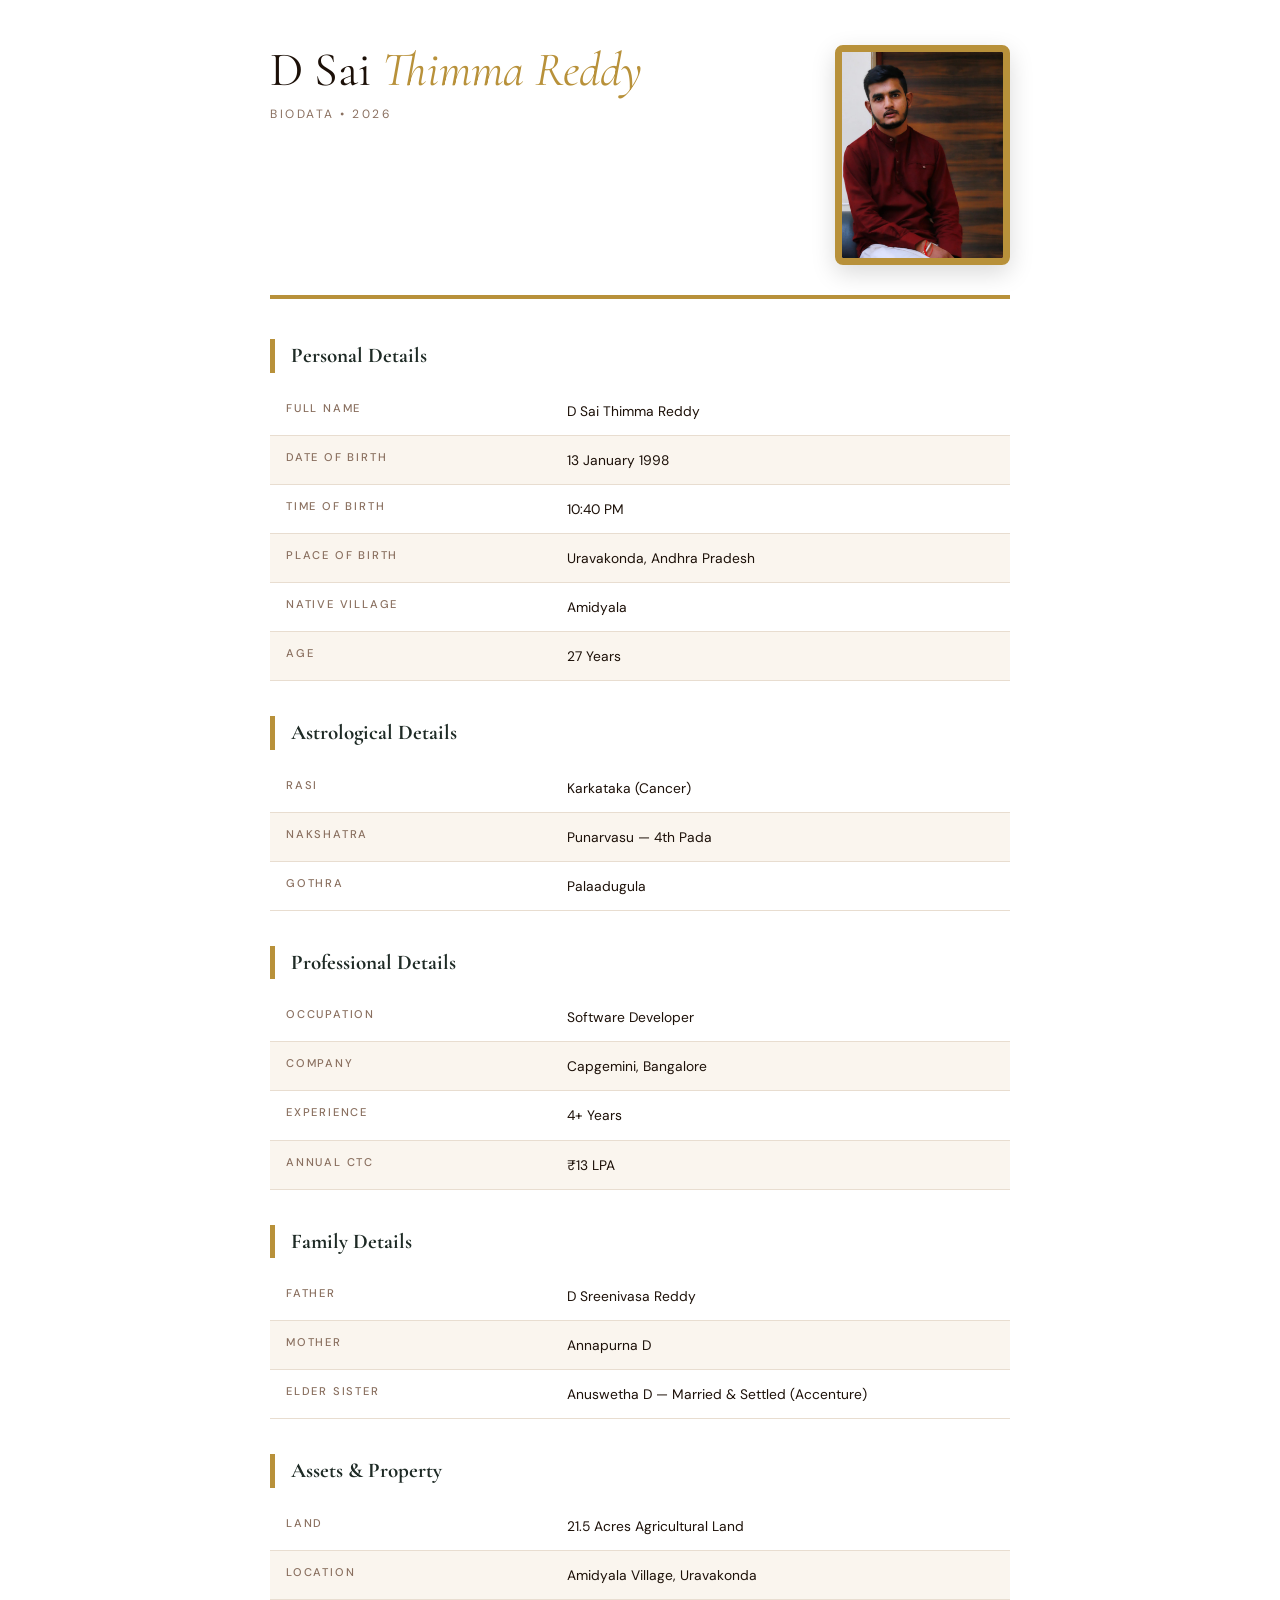
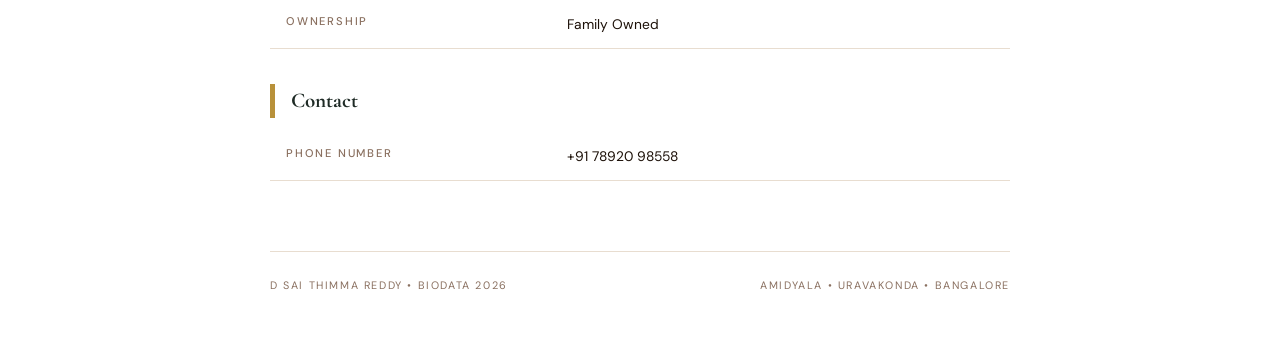
==== commit 66ecd512: "pushing the updated code" ====
--- a/index1.html
+++ b/index1.html
@@ -1,1514 +1,162 @@
 <!DOCTYPE html>
 <html lang="en">
 <head>
-<meta charset="UTF-8">
-<meta name="viewport" content="width=device-width, initial-scale=1.0">
-<title>D Sai Thimma Reddy — Marriage Biodata</title>
-<link href="https://fonts.googleapis.com/css2?family=Cormorant+Garamond:ital,wght@0,300;0,400;0,500;0,600;1,300;1,400;1,500&family=DM+Sans:wght@300;400;500&family=Noto+Sans+Telugu:wght@400;500;600&family=Noto+Sans+Kannada:wght@400;500;600&display=swap" rel="stylesheet">
+    <meta charset="UTF-8">
+    <meta name="viewport" content="width=device-width, initial-scale=1.0">
+    <title>D Sai Thimma Reddy - Biodata 2026</title>
+    <style>
+        @import url('https://fonts.googleapis.com/css2?family=Cormorant+Garamond:wght@400;600&family=DM+Sans:wght@400;500&display=swap');
 
-<style>
-/* ─── TOKENS ─── */
-:root {
-  --cream:   #faf5ee;
-  --cream2:  #f3ebe0;
-  --cream3:  #e8ddd0;
-  --gold:    #b8913a;
-  --gold2:   #d4a853;
-  --gold3:   #e8c87a;
-  --rust:    #9e4a2a;
-  --rust2:   #c05c38;
-  --deep:    #1a1208;
-  --deep2:   #2a1e10;
-  --ink:     #1c1008;
-  --ink2:    #2e200e;
-  --ink3:    #5a4430;
-  --muted:   #8a7060;
-  --white:   #fffdf9;
-}
-
-* { margin: 0; padding: 0; box-sizing: border-box; }
-html { scroll-behavior: smooth; }
-body {
-  font-family: 'DM Sans', sans-serif;
-  background: var(--cream);
-  color: var(--ink);
-  overflow-x: hidden;
-}
-
-/* ─── SPLASH SCREEN ─── */
-#splash {
-  position: fixed; inset: 0; z-index: 99999;
-  background: var(--ink);
-  display: flex; flex-direction: column;
-  align-items: center; justify-content: center;
-  gap: 0;
-  transition: opacity 0.8s ease, transform 0.8s ease;
-}
-#splash.fade-out {
-  opacity: 0;
-  transform: scale(1.03);
-  pointer-events: none;
-}
-#splash.gone { display: none; }
-
-.splash-petals {
-  position: absolute; inset: 0; overflow: hidden; pointer-events: none;
-}
-.petal {
-  position: absolute;
-  width: 6px; height: 6px;
-  border-radius: 50% 0 50% 0;
-  opacity: 0;
-  animation: petalFall linear infinite;
-}
-@keyframes petalFall {
-  0%   { transform: translateY(-20px) rotate(0deg); opacity: 0; }
-  10%  { opacity: 0.7; }
-  90%  { opacity: 0.4; }
-  100% { transform: translateY(110vh) rotate(720deg); opacity: 0; }
-}
-
-.splash-mandala {
-  width: 180px; height: 180px;
-  position: relative; margin-bottom: 32px;
-  animation: mandalaRotate 20s linear infinite;
-}
-@keyframes mandalaRotate { to { transform: rotate(360deg); } }
-
-.splash-mandala svg { width: 100%; height: 100%; }
-
-.splash-glow {
-  position: absolute; inset: -40px;
-  background: radial-gradient(circle, rgba(184,145,58,0.18) 0%, transparent 70%);
-  animation: glowPulse 2.5s ease-in-out infinite;
-}
-@keyframes glowPulse {
-  0%, 100% { opacity: 0.6; transform: scale(1); }
-  50%       { opacity: 1;   transform: scale(1.12); }
-}
-
-.splash-monogram {
-  position: absolute; inset: 0;
-  display: flex; align-items: center; justify-content: center;
-  font-family: 'Cormorant Garamond', serif;
-  font-size: 52px; font-weight: 300;
-  color: var(--gold2);
-  animation: mandalaRotate 20s linear infinite reverse;
-}
-
-.splash-content {
-  text-align: center; z-index: 2; position: relative;
-}
-.splash-eyebrow {
-  font-size: 10px; letter-spacing: 5px; text-transform: uppercase;
-  color: rgba(212,168,83,0.5); margin-bottom: 16px;
-  animation: fadeUp 0.8s ease 0.2s both;
-}
-.splash-name {
-  font-family: 'Cormorant Garamond', serif;
-  font-size: clamp(38px, 8vw, 72px); font-weight: 300;
-  color: var(--white); line-height: 1.0; margin-bottom: 6px;
-  animation: fadeUp 0.8s ease 0.4s both;
-}
-.splash-name em {
-  display: block; font-style: italic; color: var(--gold2);
-}
-.splash-tagline {
-  font-size: 12px; letter-spacing: 3px; text-transform: uppercase;
-  color: rgba(250,245,238,0.3); margin-bottom: 52px;
-  animation: fadeUp 0.8s ease 0.6s both;
-}
-
-.splash-divider {
-  display: flex; align-items: center; gap: 16px;
-  justify-content: center; margin-bottom: 36px;
-  animation: fadeUp 0.8s ease 0.8s both;
-}
-.splash-divider::before, .splash-divider::after {
-  content: ''; width: 60px; height: 1px;
-  background: linear-gradient(90deg, transparent, var(--gold));
-}
-.splash-divider::after { background: linear-gradient(90deg, var(--gold), transparent); }
-.splash-divider span { color: var(--gold); font-size: 18px; }
-
-.splash-loader {
-  width: 180px; height: 2px;
-  background: rgba(212,168,83,0.15);
-  border-radius: 2px; overflow: hidden;
-  animation: fadeUp 0.8s ease 1s both;
-}
-.splash-loader-bar {
-  height: 100%; width: 0;
-  background: linear-gradient(90deg, var(--gold), var(--gold3));
-  border-radius: 2px;
-  animation: loadBar 2s cubic-bezier(0.4,0,0.2,1) 0.5s forwards;
-}
-@keyframes loadBar { to { width: 100%; } }
-
-.splash-enter {
-  margin-top: 24px;
-  font-size: 10px; letter-spacing: 3px; text-transform: uppercase;
-  color: rgba(212,168,83,0.4);
-  animation: fadeUp 0.8s ease 1.2s both, blinkText 2s ease 2.5s infinite;
-}
-@keyframes blinkText {
-  0%,100% { opacity: 0.4; }
-  50%      { opacity: 0.9; }
-}
-@keyframes fadeUp {
-  from { opacity: 0; transform: translateY(20px); }
-  to   { opacity: 1; transform: translateY(0); }
-}
-
-/* ─── LANGUAGE BAR ─── */
-.lang-bar {
-  position: fixed; top: 0; left: 0; right: 0; z-index: 1000;
-  background: var(--ink);
-  display: flex; align-items: center; justify-content: center;
-  gap: 0; padding: 0;
-  border-bottom: 1px solid rgba(212,168,83,0.3);
-}
-.lang-btn {
-  background: transparent;
-  border: none;
-  border-right: 1px solid rgba(212,168,83,0.2);
-  color: rgba(250,245,238,0.5);
-  padding: 10px 24px;
-  font-size: 13px; font-weight: 400;
-  letter-spacing: 1px;
-  cursor: pointer;
-  font-family: 'DM Sans', sans-serif;
-  transition: all 0.25s;
-}
-.lang-btn:last-child { border-right: none; }
-.lang-btn:hover { color: var(--gold3); background: rgba(212,168,83,0.08); }
-.lang-btn.active { color: var(--gold2); background: rgba(212,168,83,0.12); }
-
-/* language visibility — block-level */
-.lang-block { display: none; }
-.lang-block.vis { display: block; }
-/* inline elements */
-span[data-lang] { display: none; }
-span[data-lang].vis { display: inline; }
-
-/* ─── HERO ─── */
-.hero {
-  min-height: 100vh;
-  background: var(--ink);
-  display: flex;
-  position: relative; overflow: hidden;
-  padding-top: 41px;
-}
-
-.hero-left {
-  width: 42%;
-  position: relative;
-  display: flex; align-items: center; justify-content: center;
-  overflow: hidden;
-}
-.hero-left-img {
-  width: 100%; height: 100%;
-  object-fit: cover; object-position: top center;
-  opacity: 0.7;
-  filter: sepia(20%) contrast(1.05);
-}
-.hero-left-overlay {
-  position: absolute; inset: 0;
-  background: linear-gradient(to right, transparent 50%, var(--ink) 100%),
-              linear-gradient(to bottom, var(--ink) 0%, transparent 15%, transparent 85%, var(--ink) 100%);
-}
-.hero-left-placeholder {
-  width: 100%; height: 100%;
-  background: linear-gradient(135deg, #2a1e0e 0%, #1c1008 60%, #0e0c08 100%);
-  display: flex; align-items: center; justify-content: center;
-}
-.placeholder-monogram {
-  font-family: 'Cormorant Garamond', serif;
-  font-size: 140px; font-weight: 300;
-  color: rgba(212,168,83,0.12);
-  letter-spacing: -8px; line-height: 1;
-}
-
-.hero-right {
-  flex: 1;
-  display: flex; flex-direction: column; justify-content: center;
-  padding: 80px 64px 80px 48px;
-  position: relative; z-index: 2;
-}
-.hero-eyebrow {
-  display: flex; align-items: center; gap: 14px;
-  margin-bottom: 32px;
-}
-.hero-eyebrow::before {
-  content: ''; width: 40px; height: 1px; background: var(--gold);
-}
-.hero-eyebrow span {
-  font-size: 11px; letter-spacing: 4px; text-transform: uppercase;
-  color: var(--gold); font-weight: 400;
-}
-.hero-name {
-  font-family: 'Cormorant Garamond', serif;
-  font-size: clamp(48px, 6vw, 88px);
-  font-weight: 300; color: var(--white);
-  line-height: 1.0; margin-bottom: 8px;
-}
-.hero-name em { display: block; font-style: italic; color: var(--gold2); font-weight: 300; }
-.hero-tagline {
-  font-size: 13px; letter-spacing: 2px; text-transform: uppercase;
-  color: rgba(250,245,238,0.35); margin-bottom: 52px; font-weight: 300;
-}
-
-.stat-strip {
-  display: grid; grid-template-columns: repeat(2, 1fr);
-  gap: 2px; max-width: 420px; margin-bottom: 52px;
-}
-.stat-box {
-  background: rgba(255,255,255,0.04);
-  border: 1px solid rgba(212,168,83,0.15);
-  padding: 20px 22px;
-}
-.stat-n {
-  font-family: 'Cormorant Garamond', serif;
-  font-size: 36px; font-weight: 400;
-  color: var(--gold2); display: block; line-height: 1; margin-bottom: 6px;
-}
-.stat-l {
-  font-size: 9px; letter-spacing: 2.5px; text-transform: uppercase;
-  color: rgba(250,245,238,0.3); font-weight: 400;
-}
-
-.hero-ornament {
-  display: flex; align-items: center; gap: 12px; margin-top: 8px;
-}
-.hero-ornament::before, .hero-ornament::after {
-  content: ''; flex: 1; height: 1px;
-  background: linear-gradient(90deg, rgba(212,168,83,0.4), transparent);
-  max-width: 80px;
-}
-.hero-ornament span { font-size: 20px; color: var(--gold); opacity: 0.6; }
-
-/* ─── SECTION WRAPPER ─── */
-.section { padding: 80px 0; }
-.section.dark  { background: var(--deep); }
-.section.mid   { background: var(--cream2); }
-.section.light { background: var(--white); }
-.wrap { max-width: 960px; margin: 0 auto; padding: 0 40px; }
-
-.sec-hd {
-  display: flex; align-items: flex-start; gap: 28px; margin-bottom: 44px;
-}
-.sec-num {
-  font-family: 'Cormorant Garamond', serif;
-  font-size: 80px; font-weight: 300; line-height: 0.8;
-  color: var(--gold3); opacity: 0.25;
-  flex-shrink: 0; user-select: none;
-}
-.section.dark .sec-num { opacity: 0.18; }
-.sec-titles { padding-top: 6px; }
-.sec-sub {
-  font-size: 10px; letter-spacing: 4px; text-transform: uppercase;
-  color: var(--gold); margin-bottom: 6px; font-weight: 400; display: block;
-}
-.section.dark .sec-sub { color: var(--gold3); }
-.sec-title {
-  font-family: 'Cormorant Garamond', serif;
-  font-size: clamp(28px, 4vw, 40px); font-weight: 400;
-  color: var(--ink); line-height: 1.1;
-}
-.section.dark .sec-title { color: var(--white); }
-
-/* ─── GALLERY ─── */
-.gallery-section { background: var(--ink); padding: 0 0 64px; }
-
-.carousel-wrap { position: relative; overflow: hidden; }
-.carousel-track {
-  display: flex;
-  transition: transform 0.55s cubic-bezier(0.4, 0, 0.2, 1);
-}
-.c-slide {
-  flex: 0 0 100%; height: 70vh; max-height: 620px; min-height: 280px;
-  position: relative; cursor: zoom-in; overflow: hidden;
-}
-.c-slide img {
-  width: 100%; height: 100%;
-  object-fit: cover; object-position: top center; display: block;
-  transition: transform 0.7s ease;
-}
-.c-slide:hover img { transform: scale(1.04); }
-.c-slide-ov {
-  position: absolute; inset: 0;
-  background: linear-gradient(to top, rgba(28,16,8,0.7) 0%, transparent 50%);
-}
-.slide-num {
-  position: absolute; bottom: 24px; left: 32px;
-  font-family: 'Cormorant Garamond', serif;
-  font-size: 64px; font-weight: 300;
-  color: rgba(212,168,83,0.18); line-height: 1; pointer-events: none;
-}
-.c-nav {
-  position: absolute; top: 50%; transform: translateY(-50%);
-  width: 52px; height: 52px;
-  background: rgba(28,16,8,0.7);
-  border: 1px solid rgba(212,168,83,0.3);
-  color: var(--gold2); font-size: 20px;
-  cursor: pointer; display: flex; align-items: center; justify-content: center;
-  z-index: 10; transition: all 0.2s;
-  -webkit-tap-highlight-color: transparent;
-}
-.c-nav:hover { background: rgba(184,145,58,0.25); border-color: var(--gold2); }
-.c-nav.prev { left: 16px; }
-.c-nav.next { right: 16px; }
-
-.c-dots { display: flex; justify-content: center; gap: 6px; padding: 20px 0 0; }
-.c-dot {
-  width: 28px; height: 2px; background: rgba(212,168,83,0.2); cursor: pointer;
-  transition: all 0.3s;
-}
-.c-dot.on { background: var(--gold2); width: 44px; }
-
-.thumb-row { display: flex; gap: 3px; margin-top: 3px; }
-.thumb {
-  flex: 1; height: 80px; overflow: hidden; cursor: pointer;
-  opacity: 0.35; transition: opacity 0.3s; position: relative;
-}
-.thumb.on { opacity: 1; }
-.thumb img { width: 100%; height: 100%; object-fit: cover; object-position: top; }
-.thumb::after {
-  content: ''; position: absolute; inset: 0;
-  border: 2px solid transparent; transition: border-color 0.3s; pointer-events: none;
-}
-.thumb.on::after { border-color: var(--gold2); }
-
-.gallery-header { padding: 64px 40px 40px; text-align: center; }
-.gallery-header .sec-sub { color: var(--gold3); margin-bottom: 8px; }
-.gallery-header h2 {
-  font-family: 'Cormorant Garamond', serif;
-  font-size: clamp(30px, 5vw, 48px); font-weight: 300; color: var(--white);
-}
-.gallery-header h2 em { font-style: italic; color: var(--gold2); }
-
-/* ─── DETAIL GRID ─── */
-.detail-grid {
-  display: grid; grid-template-columns: repeat(auto-fill, minmax(220px, 1fr));
-  gap: 1px; border: 1px solid var(--cream3); overflow: hidden;
-}
-.section.dark .detail-grid { border-color: rgba(212,168,83,0.12); }
-.d-cell {
-  background: var(--white);
-  padding: 24px 26px;
-  border-right: 1px solid var(--cream3);
-}
-.section.dark .d-cell {
-  background: rgba(255,255,255,0.04);
-  border-color: rgba(212,168,83,0.1);
-}
-.d-label {
-  font-size: 9.5px; letter-spacing: 3px; text-transform: uppercase;
-  color: var(--gold); font-weight: 500; margin-bottom: 9px; display: block;
-}
-.section.dark .d-label { color: var(--gold3); }
-.d-value {
-  font-size: 16px; font-weight: 400; color: var(--ink);
-  line-height: 1.4; font-family: 'Cormorant Garamond', serif;
-}
-.section.dark .d-value { color: var(--cream); }
-
-/* ─── ASTROLOGY PANEL ─── */
-.astro-row { display: grid; grid-template-columns: repeat(3, 1fr); gap: 20px; }
-.astro-card {
-  background: rgba(255,255,255,0.05);
-  border: 1px solid rgba(212,168,83,0.2);
-  padding: 36px 28px; text-align: center;
-  position: relative; overflow: hidden;
-}
-.astro-card::before {
-  content: ''; position: absolute; inset: 0;
-  background: radial-gradient(ellipse at 50% 100%, rgba(212,168,83,0.07), transparent 65%);
-}
-.astro-icon { font-size: 42px; display: block; margin-bottom: 16px; }
-.astro-label {
-  font-size: 9px; letter-spacing: 3px; text-transform: uppercase;
-  color: var(--gold3); opacity: 0.7; margin-bottom: 8px; display: block;
-}
-.astro-val {
-  font-family: 'Cormorant Garamond', serif;
-  font-size: 22px; font-weight: 400; color: var(--white); line-height: 1.3;
-}
-
-/* ─── PROFESSION CARD ─── */
-.prof-card {
-  background: var(--ink);
-  padding: 44px 48px;
-  display: flex; align-items: center; justify-content: space-between; gap: 32px;
-  position: relative; overflow: hidden;
-  border: 1px solid rgba(212,168,83,0.12);
-}
-.prof-card::before {
-  content: ''; position: absolute; right: -60px; top: -60px;
-  width: 240px; height: 240px; border-radius: 50%;
-  background: radial-gradient(circle, rgba(212,168,83,0.08), transparent 70%);
-}
-.prof-left { display: flex; align-items: center; gap: 22px; }
-.prof-icon { font-size: 48px; flex-shrink: 0; }
-.prof-role {
-  font-family: 'Cormorant Garamond', serif;
-  font-size: 32px; font-weight: 400; color: var(--white);
-  line-height: 1.1; margin-bottom: 6px;
-}
-.prof-where {
-  font-size: 11px; letter-spacing: 2.5px; text-transform: uppercase;
-  color: rgba(255,255,255,0.5);
-}
-.prof-sal .sal-main {
-  font-family: 'Cormorant Garamond', serif;
-  font-size: 52px; font-weight: 400; color: var(--gold2);
-  display: block; line-height: 1;
-}
-.prof-sal .sal-sub {
-  font-size: 9px; letter-spacing: 2px; text-transform: uppercase;
-  color: rgba(255,255,255,0.3); display: block; margin-top: 6px;
-}
-
-/* ─── FAMILY CARDS ─── */
-.fam-row { display: grid; grid-template-columns: 1fr 1fr; gap: 16px; }
-.fam-card {
-  background: var(--white);
-  border-top: 3px solid var(--gold);
-  padding: 28px 24px; text-align: center;
-  box-shadow: 0 2px 16px rgba(28,16,8,0.06);
-}
-.fam-role {
-  font-size: 9.5px; letter-spacing: 3px; text-transform: uppercase;
-  color: var(--gold); font-weight: 500; margin-bottom: 10px; display: block;
-}
-.fam-name {
-  font-family: 'Cormorant Garamond', serif;
-  font-size: 24px; font-weight: 400; color: var(--ink);
-}
-.fam-note {
-  font-size: 12px; color: var(--muted); margin-top: 6px; display: block;
-}
-.fam-occ {
-  font-size: 11px; color: var(--rust); margin-top: 5px; display: block;
-  letter-spacing: 0.5px; font-weight: 500;
-}
-.fam-card.wide { grid-column: 1 / -1; }
-
-/* ─── ASSET ─── */
-.asset-panel {
-  background: var(--white);
-  border: 1px solid var(--cream3);
-  padding: 52px 48px;
-  display: flex; align-items: center; gap: 48px;
-  position: relative; overflow: hidden;
-  box-shadow: 0 2px 16px rgba(28,16,8,0.05);
-}
-.asset-panel::after {
-  content: '🌾'; position: absolute; right: 40px; bottom: -10px;
-  font-size: 96px; opacity: 0.06; pointer-events: none;
-}
-.asset-big {
-  font-family: 'Cormorant Garamond', serif;
-  font-size: 100px; font-weight: 300;
-  color: var(--gold); line-height: 1; flex-shrink: 0;
-  letter-spacing: -4px;
-}
-.asset-big sup { font-size: 40px; vertical-align: super; letter-spacing: 0; }
-.asset-info h3 {
-  font-family: 'Cormorant Garamond', serif;
-  font-size: 30px; font-weight: 400; color: var(--ink); margin-bottom: 8px;
-}
-.asset-info p {
-  font-size: 11px; letter-spacing: 2px; text-transform: uppercase; color: var(--muted);
-}
-
-/* ─── CONTACT ─── */
-.contact-section {
-  background: var(--ink);
-  padding: 100px 40px; text-align: center; position: relative; overflow: hidden;
-}
-.contact-section::before {
-  content: ''; position: absolute; inset: 0;
-  background: radial-gradient(ellipse at 50% 80%, rgba(184,145,58,0.08), transparent 55%);
-}
-.contact-inner { position: relative; max-width: 600px; margin: 0 auto; }
-.c-pre {
-  font-size: 10px; letter-spacing: 5px; text-transform: uppercase;
-  color: var(--gold); margin-bottom: 20px; display: block;
-}
-.contact-section h2 {
-  font-family: 'Cormorant Garamond', serif;
-  font-size: clamp(36px, 7vw, 64px); font-weight: 300;
-  color: var(--white); line-height: 1.1; margin-bottom: 12px;
-}
-.contact-section h2 em { font-style: italic; color: var(--gold2); }
-.c-desc { font-size: 14px; color: rgba(250,245,238,0.4); margin-bottom: 44px; }
-.c-phone {
-  display: inline-block;
-  font-family: 'Cormorant Garamond', serif;
-  font-size: clamp(36px, 8vw, 64px); font-weight: 400;
-  color: var(--gold2); letter-spacing: 2px;
-  text-decoration: none;
-  border-bottom: 1px solid rgba(212,168,83,0.3); padding-bottom: 4px;
-  transition: color 0.2s;
-}
-.c-phone:hover { color: var(--white); }
-.c-fine {
-  margin-top: 28px; font-size: 10px; letter-spacing: 2px; text-transform: uppercase;
-  color: rgba(250,245,238,0.2);
-}
-
-/* ─── FOOTER ─── */
-.footer {
-  background: var(--ink); border-top: 1px solid rgba(212,168,83,0.1);
-  padding: 24px 40px;
-  display: flex; justify-content: space-between; align-items: center; flex-wrap: wrap; gap: 8px;
-}
-.footer p { font-size: 10px; letter-spacing: 1.5px; text-transform: uppercase; color: rgba(212,168,83,0.3); }
-
-/* ─── LIGHTBOX ─── */
-#lb {
-  position: fixed; inset: 0; z-index: 9999;
-  background: rgba(12,8,4,0.97);
-  display: none; align-items: center; justify-content: center;
-}
-#lb.open { display: flex; }
-#lb img { max-width: 90vw; max-height: 85vh; object-fit: contain; }
-.lb-close {
-  position: absolute; top: 20px; right: 24px;
-  font-size: 36px; color: rgba(250,245,238,0.4);
-  background: none; border: none; cursor: pointer; line-height: 1;
-  transition: color 0.2s;
-}
-.lb-close:hover { color: var(--gold2); }
-.lb-arrow {
-  position: absolute; top: 50%; transform: translateY(-50%);
-  font-size: 52px; color: rgba(250,245,238,0.3);
-  background: none; border: none; cursor: pointer; padding: 16px;
-  transition: color 0.2s; -webkit-tap-highlight-color: transparent;
-}
-.lb-arrow:hover { color: var(--gold2); }
-.lb-arrow.l { left: 4px; }
-.lb-arrow.r { right: 4px; }
-.lb-count {
-  position: absolute; bottom: 20px;
-  font-size: 10px; letter-spacing: 3px; text-transform: uppercase;
-  color: rgba(212,168,83,0.5);
-}
-
-/* ─── PDF DOWNLOAD ─── */
-.dl-section {
-  background: var(--cream2); padding: 48px 40px; text-align: center;
-  border-top: 1px solid var(--cream3); border-bottom: 1px solid var(--cream3);
-}
-.dl-btn {
-  display: inline-flex; align-items: center; gap: 10px;
-  background: var(--ink); border: none; color: var(--gold2);
-  padding: 16px 44px;
-  font-family: 'DM Sans', sans-serif;
-  font-size: 11px; font-weight: 500; letter-spacing: 3px; text-transform: uppercase;
-  cursor: pointer; transition: all 0.25s;
-}
-.dl-btn:hover { background: #1e3a30; color: var(--gold3); }
-.dl-btn svg { width: 15px; height: 15px; stroke: currentColor; fill: none; stroke-width: 2; }
-.dl-note { margin-top: 12px; font-size: 11px; color: var(--muted); letter-spacing: 0.5px; }
-
-/* ─── MULTILINGUAL TYPOGRAPHY ─── */
-[lang="te"] { font-family: 'Noto Sans Telugu', sans-serif; font-size: 1.1em; line-height: 1.6; }
-[lang="kn"] { font-family: 'Noto Sans Kannada', sans-serif; font-size: 1.1em; line-height: 1.6; }
-
-/* ─── RESPONSIVE ─── */
-@media (max-width: 768px) {
-  .hero { flex-direction: column; min-height: auto; }
-  .hero-left { width: 100%; height: 55vw; max-height: 320px; }
-  .hero-left-overlay { background: linear-gradient(to bottom, transparent 60%, var(--ink) 100%); }
-  .hero-right { padding: 32px 28px 60px; }
-  .stat-strip { max-width: 100%; }
-  .astro-row { grid-template-columns: 1fr; gap: 12px; }
-  .prof-card { flex-direction: column;  padding: 32px 24px; }
-  .fam-row { grid-template-columns: 1fr; }
-  .fam-card.wide { grid-column: auto; }
-  .asset-panel { flex-direction: column; gap: 16px; padding: 36px 28px; text-align: center; }
-  .asset-big { font-size: 72px; }
-  .wrap { padding: 0 24px; }
-  .detail-grid { grid-template-columns: repeat(2, 1fr); }
-  .thumb-row { display: none; }
-  .footer { flex-direction: column; text-align: center; }
-  .splash-mandala { width: 130px; height: 130px; }
-  .splash-monogram { font-size: 38px; }
-}
-
-@media print { body { display: none; } }
-</style>
+        * { margin:0; padding:0; box-sizing:border-box; }
+        body { 
+            font-family: 'DM Sans', system-ui, sans-serif; 
+            background: #fff; 
+            color: #1c1008; 
+            padding: 45px 55px; 
+            line-height: 1.6;
+            font-size: 13.8px;
+            max-width: 850px;
+            margin: 0 auto;
+        }
+        .header {
+            display: flex;
+            justify-content: space-between;
+            align-items: flex-start;
+            padding-bottom: 30px;
+            margin-bottom: 40px;
+            border-bottom: 4px solid #b8913a;
+        }
+        .photo {
+            width: 175px;
+            height: 220px;
+            object-fit: cover;
+            border: 7px solid #b8913a;
+            border-radius: 8px;
+            box-shadow: 0 8px 25px rgba(0,0,0,0.15);
+        }
+        .name {
+            font-family: 'Cormorant Garamond', serif;
+            font-size: 48px;
+            font-weight: 400;
+            line-height: 1.05;
+        }
+        .name em { 
+            font-style: italic; 
+            color: #b8913a; 
+        }
+        h2 { 
+            font-family: 'Cormorant Garamond', serif; 
+            font-size: 21px; 
+            color: #1e2a25; 
+            margin: 35px 0 14px; 
+            padding-left: 16px; 
+            border-left: 5px solid #b8913a; 
+        }
+        table { 
+            width: 100%; 
+            border-collapse: collapse; 
+            margin-bottom: 22px; 
+        }
+        td { 
+            padding: 13px 16px; 
+            border-bottom: 1px solid #e8ddd0; 
+            vertical-align: top; 
+        }
+        td:first-child { 
+            width: 38%; 
+            font-size: 11.2px; 
+            letter-spacing: 1.8px; 
+            text-transform: uppercase; 
+            color: #8a7060; 
+            font-weight: 500; 
+        }
+        tr:nth-child(even) td { background: #faf5ee; }
+        .footer { 
+            margin-top: 70px; 
+            padding-top: 25px; 
+            border-top: 1px solid #e8ddd0; 
+            display: flex; 
+            justify-content: space-between; 
+            font-size: 10.8px; 
+            letter-spacing: 1.6px; 
+            text-transform: uppercase; 
+            color: #8a7060; 
+        }
+        @media print {
+            body { padding: 35px 45px; }
+            .photo { width: 165px; height: 205px; }
+        }
+    </style>
 </head>
 <body>
 
-<!-- ─── SPLASH SCREEN ─── -->
-<div id="splash">
-  <div class="splash-petals" id="splashPetals"></div>
-
-  <div class="splash-mandala">
-    <div class="splash-glow"></div>
-    <svg viewBox="0 0 180 180" xmlns="http://www.w3.org/2000/svg">
-      <!-- outer ring -->
-      <circle cx="90" cy="90" r="86" fill="none" stroke="rgba(184,145,58,0.2)" stroke-width="1"/>
-      <circle cx="90" cy="90" r="78" fill="none" stroke="rgba(184,145,58,0.12)" stroke-width="0.5"/>
-      <!-- petals -->
-      <g opacity="0.55">
-        <ellipse cx="90" cy="48" rx="7" ry="18" fill="none" stroke="#b8913a" stroke-width="1"/>
-        <ellipse cx="90" cy="48" rx="7" ry="18" fill="none" stroke="#b8913a" stroke-width="1" transform="rotate(45 90 90)"/>
-        <ellipse cx="90" cy="48" rx="7" ry="18" fill="none" stroke="#b8913a" stroke-width="1" transform="rotate(90 90 90)"/>
-        <ellipse cx="90" cy="48" rx="7" ry="18" fill="none" stroke="#b8913a" stroke-width="1" transform="rotate(135 90 90)"/>
-        <ellipse cx="90" cy="48" rx="7" ry="18" fill="none" stroke="#b8913a" stroke-width="1" transform="rotate(180 90 90)"/>
-        <ellipse cx="90" cy="48" rx="7" ry="18" fill="none" stroke="#b8913a" stroke-width="1" transform="rotate(225 90 90)"/>
-        <ellipse cx="90" cy="48" rx="7" ry="18" fill="none" stroke="#b8913a" stroke-width="1" transform="rotate(270 90 90)"/>
-        <ellipse cx="90" cy="48" rx="7" ry="18" fill="none" stroke="#b8913a" stroke-width="1" transform="rotate(315 90 90)"/>
-      </g>
-      <!-- inner petals -->
-      <g opacity="0.4">
-        <ellipse cx="90" cy="68" rx="4" ry="10" fill="rgba(212,168,83,0.15)" stroke="#d4a853" stroke-width="0.8"/>
-        <ellipse cx="90" cy="68" rx="4" ry="10" fill="rgba(212,168,83,0.15)" stroke="#d4a853" stroke-width="0.8" transform="rotate(60 90 90)"/>
-        <ellipse cx="90" cy="68" rx="4" ry="10" fill="rgba(212,168,83,0.15)" stroke="#d4a853" stroke-width="0.8" transform="rotate(120 90 90)"/>
-        <ellipse cx="90" cy="68" rx="4" ry="10" fill="rgba(212,168,83,0.15)" stroke="#d4a853" stroke-width="0.8" transform="rotate(180 90 90)"/>
-        <ellipse cx="90" cy="68" rx="4" ry="10" fill="rgba(212,168,83,0.15)" stroke="#d4a853" stroke-width="0.8" transform="rotate(240 90 90)"/>
-        <ellipse cx="90" cy="68" rx="4" ry="10" fill="rgba(212,168,83,0.15)" stroke="#d4a853" stroke-width="0.8" transform="rotate(300 90 90)"/>
-      </g>
-      <!-- dots ring -->
-      <circle cx="90" cy="16" r="2.5" fill="#d4a853" opacity="0.6"/>
-      <circle cx="90" cy="16" r="2.5" fill="#d4a853" opacity="0.6" transform="rotate(45 90 90)"/>
-      <circle cx="90" cy="16" r="2.5" fill="#d4a853" opacity="0.6" transform="rotate(90 90 90)"/>
-      <circle cx="90" cy="16" r="2.5" fill="#d4a853" opacity="0.6" transform="rotate(135 90 90)"/>
-      <circle cx="90" cy="16" r="2.5" fill="#d4a853" opacity="0.6" transform="rotate(180 90 90)"/>
-      <circle cx="90" cy="16" r="2.5" fill="#d4a853" opacity="0.6" transform="rotate(225 90 90)"/>
-      <circle cx="90" cy="16" r="2.5" fill="#d4a853" opacity="0.6" transform="rotate(270 90 90)"/>
-      <circle cx="90" cy="16" r="2.5" fill="#d4a853" opacity="0.6" transform="rotate(315 90 90)"/>
-      <!-- center -->
-      <circle cx="90" cy="90" r="18" fill="none" stroke="rgba(212,168,83,0.3)" stroke-width="1"/>
-      <circle cx="90" cy="90" r="6" fill="rgba(212,168,83,0.2)" stroke="#d4a853" stroke-width="1"/>
-    </svg>
-    <div class="splash-monogram">SR</div>
-  </div>
-
-  <div class="splash-content">
-    <p class="splash-eyebrow">Marriage Biodata · 2026</p>
-    <h1 class="splash-name">D Sai <em>Thimma Reddy</em></h1>
-    <p class="splash-tagline">Software Developer · Capgemini · Bangalore</p>
-    <div class="splash-divider"><span>✦</span></div>
-    <div class="splash-loader"><div class="splash-loader-bar"></div></div>
-    <p class="splash-enter">Opening biodata…</p>
-  </div>
-</div>
-
-<!-- LIGHTBOX -->
-<div id="lb">
-  <button class="lb-close" onclick="closeLB()">×</button>
-  <button class="lb-arrow l" onclick="lbStep(-1)">‹</button>
-  <img id="lb-img" src="" alt="">
-  <button class="lb-arrow r" onclick="lbStep(1)">›</button>
-  <span class="lb-count" id="lb-count"></span>
-</div>
-
-<!-- LANGUAGE BAR -->
-<div class="lang-bar">
-  <button class="lang-btn active" onclick="setLang('en')">English</button>
-  <button class="lang-btn" onclick="setLang('te')"><span lang="te">తెలుగు</span></button>
-  <button class="lang-btn" onclick="setLang('kn')"><span lang="kn">ಕನ್ನಡ</span></button>
-</div>
-
-<!-- HERO -->
-<section class="hero">
-  <div class="hero-left">
-    <img class="hero-left-img" src="assests/WhatsApp Image 2026-05-13 at 7.51.08 AM.jpeg"
-         alt="Sai Thimma Reddy"
-         onerror="this.style.display='none'; this.nextElementSibling.style.display='flex'">
-    <div class="hero-left-placeholder" style="display:none; position:absolute; inset:0">
-      <div class="placeholder-monogram">SR</div>
-    </div>
-    <div class="hero-left-overlay"></div>
-  </div>
-
-  <div class="hero-right">
-    <div class="hero-eyebrow">
-      <span>
-        <span data-lang="en" class="vis">Marriage Biodata · 2026</span>
-        <span data-lang="te"><span lang="te">వివాహ బయోడేటా · 2026</span></span>
-        <span data-lang="kn"><span lang="kn">ವಿವಾಹ ಬಯೋಡಾಟಾ · 2026</span></span>
-      </span>
+    <div class="header">
+        <div>
+            <div class="name">D Sai <em>Thimma Reddy</em></div>
+            <p style="font-size:12px; letter-spacing:2.5px; text-transform:uppercase; color:#8a7060; margin-top:10px;">
+                Biodata • 2026
+            </p>
+        </div>
+        <img src="assests/WhatsApp Image 2026-05-13 at 7.51.08 AM.jpeg" 
+             class="photo" 
+             alt="D Sai Thimma Reddy">
     </div>
 
-    <h1 class="hero-name">D Sai<br><em>Thimma Reddy</em></h1>
+    <h2>Personal Details</h2>
+    <table>
+        <tr><td>Full Name</td><td>D Sai Thimma Reddy</td></tr>
+        <tr><td>Date of Birth</td><td>13 January 1998</td></tr>
+        <tr><td>Time of Birth</td><td>10:40 PM</td></tr>
+        <tr><td>Place of Birth</td><td>Uravakonda, Andhra Pradesh</td></tr>
+        <tr><td>Native Village</td><td>Amidyala</td></tr>
+        <tr><td>Age</td><td>27 Years</td></tr>
+    </table>
 
-    <p class="hero-tagline">
-      <span data-lang="en" class="vis">Software Developer · Capgemini · Bangalore</span>
-      <span data-lang="te"><span lang="te">సాఫ్ట్‌వేర్ డెవలపర్ · కాప్‌జెమిని · బెంగళూరు</span></span>
-      <span data-lang="kn"><span lang="kn">ಸಾಫ್ಟ್‌ವೇರ್ ಡೆವಲಪರ್ · ಕ್ಯಾಪ್‌ಜೆಮಿನಿ · ಬೆಂಗಳೂರು</span></span>
-    </p>
+    <h2>Astrological Details</h2>
+    <table>
+        <tr><td>Rasi</td><td>Karkataka (Cancer)</td></tr>
+        <tr><td>Nakshatra</td><td>Punarvasu — 4th Pada</td></tr>
+        <tr><td>Gothra</td><td>Palaadugula</td></tr>
+    </table>
 
-    <div class="stat-strip">
-      <div class="stat-box">
-        <span class="stat-n">27</span>
-        <span class="stat-l">
-          <span data-lang="en" class="vis">Years Old</span>
-          <span data-lang="te"><span lang="te">సంవత్సరాలు</span></span>
-          <span data-lang="kn"><span lang="kn">ವರ್ಷಗಳು</span></span>
-        </span>
-      </div>
-      <div class="stat-box">
-        <span class="stat-n">₹13L</span>
-        <span class="stat-l">
-          <span data-lang="en" class="vis">Annual CTC</span>
-          <span data-lang="te"><span lang="te">వార్షిక వేతనం</span></span>
-          <span data-lang="kn"><span lang="kn">ವಾರ್ಷಿಕ ವೇತನ</span></span>
-        </span>
-      </div>
-      <div class="stat-box">
-        <span class="stat-n">21.5</span>
-        <span class="stat-l">
-          <span data-lang="en" class="vis">Acres Land</span>
-          <span data-lang="te"><span lang="te">ఎకరాల భూమి</span></span>
-          <span data-lang="kn"><span lang="kn">ಎಕರೆ ಭೂಮಿ</span></span>
-        </span>
-      </div>
-      <div class="stat-box">
-        <span class="stat-n">4+</span>
-        <span class="stat-l">
-          <span data-lang="en" class="vis">Years Exp.</span>
-          <span data-lang="te"><span lang="te">అనుభవం</span></span>
-          <span data-lang="kn"><span lang="kn">ಅನುಭವ</span></span>
-        </span>
-      </div>
+    <h2>Professional Details</h2>
+    <table>
+        <tr><td>Occupation</td><td>Software Developer</td></tr>
+        <tr><td>Company</td><td>Capgemini, Bangalore</td></tr>
+        <tr><td>Experience</td><td>4+ Years</td></tr>
+        <tr><td>Annual CTC</td><td>₹13 LPA</td></tr>
+    </table>
+
+    <h2>Family Details</h2>
+    <table>
+        <tr><td>Father</td><td>D Sreenivasa Reddy</td></tr>
+        <tr><td>Mother</td><td>Annapurna D</td></tr>
+        <tr><td>Elder Sister</td><td>Anuswetha D — Married & Settled (Accenture)</td></tr>
+    </table>
+
+    <h2>Assets & Property</h2>
+    <table>
+        <tr><td>Land</td><td>21.5 Acres Agricultural Land</td></tr>
+        <tr><td>Location</td><td>Amidyala Village, Uravakonda</td></tr>
+        <tr><td>Ownership</td><td>Family Owned</td></tr>
+    </table>
+
+    <h2>Contact</h2>
+    <table>
+        <tr><td>Phone Number</td><td>+91 78920 98558</td></tr>
+    </table>
+
+    <div class="footer">
+        <span>D Sai Thimma Reddy • Biodata 2026</span>
+        <span>Amidyala • Uravakonda • Bangalore</span>
     </div>
 
-    <div class="hero-ornament"><span>✦</span></div>
-  </div>
-</section>
-
-<!-- PHOTO GALLERY -->
-<section class="gallery-section">
-  <div class="gallery-header">
-    <span class="sec-sub">
-      <span data-lang="en" class="vis">Photo Gallery</span>
-      <span data-lang="te"><span lang="te">ఫోటో గ్యాలరీ</span></span>
-      <span data-lang="kn"><span lang="kn">ಫೋಟೋ ಗ್ಯಾಲರಿ</span></span>
-    </span>
-    <h2>
-      <span data-lang="en" class="vis">A Glimpse of <em>Sai</em></span>
-      <span data-lang="te"><span lang="te"><em>సాయి</em> యొక్క చిత్రాలు</span></span>
-      <span data-lang="kn"><span lang="kn"><em>ಸಾಯಿ</em> ರ ಫೋಟೋಗಳು</span></span>
-    </h2>
-  </div>
-  <div class="carousel-wrap">
-    <div class="carousel-track" id="cTrack">
-      <div class="c-slide" onclick="openLB(0)">
-        <img src="assests/WhatsApp Image 2026-05-13 at 7.51.08 AM.jpeg" alt="Photo 1">
-        <div class="c-slide-ov"></div><div class="slide-num">01</div>
-      </div>
-      <div class="c-slide" onclick="openLB(1)">
-        <img src="assests/WhatsApp Image 2026-05-13 at 7.51.08 AM (1).jpeg" alt="Photo 2">
-        <div class="c-slide-ov"></div><div class="slide-num">02</div>
-      </div>
-      <div class="c-slide" onclick="openLB(2)">
-        <img src="assests/WhatsApp Image 2026-05-13 at 7.51.08 AM (2).jpeg" alt="Photo 3">
-        <div class="c-slide-ov"></div><div class="slide-num">03</div>
-      </div>
-      <div class="c-slide" onclick="openLB(3)">
-        <img src="assests/WhatsApp Image 2026-05-13 at 7.51.08 AM (3).jpeg" alt="Photo 4">
-        <div class="c-slide-ov"></div><div class="slide-num">04</div>
-      </div>
-      <div class="c-slide" onclick="openLB(4)">
-        <img src="assests/WhatsApp Image 2026-05-13 at 7.51.08 AM (4).jpeg" alt="Photo 5">
-        <div class="c-slide-ov"></div><div class="slide-num">05</div>
-      </div>
-      <div class="c-slide" onclick="openLB(5)">
-        <img src="assests/WhatsApp Image 2026-05-13 at 8.01.15 AM.jpeg" alt="Photo 6">
-        <div class="c-slide-ov"></div><div class="slide-num">06</div>
-      </div>
-      <div class="c-slide" onclick="openLB(6)">
-        <img src="assests/WhatsApp Image 2026-05-13 at 8.01.15 AM (1).jpeg" alt="Photo 7">
-        <div class="c-slide-ov"></div><div class="slide-num">07</div>
-      </div>
-    </div>
-    <button class="c-nav prev" onclick="cGo(-1)">&#8592;</button>
-    <button class="c-nav next" onclick="cGo(1)">&#8594;</button>
-  </div>
-  <div class="c-dots" id="cDots"></div>
-  <div class="thumb-row" id="thumbRow">
-    <div class="thumb on" onclick="goSlide(0)"><img src="assests/WhatsApp Image 2026-05-13 at 7.51.08 AM.jpeg" alt=""></div>
-    <div class="thumb" onclick="goSlide(1)"><img src="assests/WhatsApp Image 2026-05-13 at 7.51.08 AM (1).jpeg" alt=""></div>
-    <div class="thumb" onclick="goSlide(2)"><img src="assests/WhatsApp Image 2026-05-13 at 7.51.08 AM (2).jpeg" alt=""></div>
-    <div class="thumb" onclick="goSlide(3)"><img src="assests/WhatsApp Image 2026-05-13 at 7.51.08 AM (3).jpeg" alt=""></div>
-    <div class="thumb" onclick="goSlide(4)"><img src="assests/WhatsApp Image 2026-05-13 at 7.51.08 AM (4).jpeg" alt=""></div>
-    <div class="thumb" onclick="goSlide(5)"><img src="assests/WhatsApp Image 2026-05-13 at 8.01.15 AM.jpeg" alt=""></div>
-    <div class="thumb" onclick="goSlide(6)"><img src="assests/WhatsApp Image 2026-05-13 at 8.01.15 AM (1).jpeg" alt=""></div>
-  </div>
-</section>
-
-<!-- PERSONAL DETAILS -->
-<section class="section light">
-  <div class="wrap">
-    <div class="sec-hd">
-      <div class="sec-num">01</div>
-      <div class="sec-titles">
-        <span class="sec-sub">
-          <span data-lang="en" class="vis">About Him</span>
-          <span data-lang="te"><span lang="te">అతని గురించి</span></span>
-          <span data-lang="kn"><span lang="kn">ಅವರ ಬಗ್ಗೆ</span></span>
-        </span>
-        <div class="sec-title">
-          <span data-lang="en" class="vis">Personal Details</span>
-          <span data-lang="te"><span lang="te">వ్యక్తిగత వివరాలు</span></span>
-          <span data-lang="kn"><span lang="kn">ವೈಯಕ್ತಿಕ ವಿವರಗಳು</span></span>
-        </div>
-      </div>
-    </div>
-    <div class="detail-grid">
-      <div class="d-cell">
-        <span class="d-label">
-          <span data-lang="en" class="vis">Full Name</span>
-          <span data-lang="te"><span lang="te">పూర్తి పేరు</span></span>
-          <span data-lang="kn"><span lang="kn">ಪೂರ್ಣ ಹೆಸರು</span></span>
-        </span>
-        <div class="d-value">D Sai Thimma Reddy</div>
-      </div>
-      <div class="d-cell">
-        <span class="d-label">
-          <span data-lang="en" class="vis">Date of Birth</span>
-          <span data-lang="te"><span lang="te">పుట్టిన తేదీ</span></span>
-          <span data-lang="kn"><span lang="kn">ಜನ್ಮ ದಿನಾಂಕ</span></span>
-        </span>
-        <div class="d-value">
-          <span data-lang="en" class="vis">13 January 1998</span>
-          <span data-lang="te"><span lang="te">13 జనవరి 1998</span></span>
-          <span data-lang="kn"><span lang="kn">13 ಜನವರಿ 1998</span></span>
-        </div>
-      </div>
-      <div class="d-cell">
-        <span class="d-label">
-          <span data-lang="en" class="vis">Time of Birth</span>
-          <span data-lang="te"><span lang="te">పుట్టిన సమయం</span></span>
-          <span data-lang="kn"><span lang="kn">ಜನ್ಮ ಸಮಯ</span></span>
-        </span>
-        <div class="d-value">10:40 PM</div>
-      </div>
-      <div class="d-cell">
-        <span class="d-label">
-          <span data-lang="en" class="vis">Place of Birth</span>
-          <span data-lang="te"><span lang="te">పుట్టిన స్థలం</span></span>
-          <span data-lang="kn"><span lang="kn">ಜನ್ಮ ಸ್ಥಳ</span></span>
-        </span>
-        <div class="d-value">
-          <span data-lang="en" class="vis">Uravakonda, A.P.</span>
-          <span data-lang="te"><span lang="te">ఉరవకొండ, ఆంధ్రప్రదేశ్</span></span>
-          <span data-lang="kn"><span lang="kn">ಉರವಕೊಂಡ, ಆಂಧ್ರ ಪ್ರದೇಶ</span></span>
-        </div>
-      </div>
-      <div class="d-cell">
-        <span class="d-label">
-          <span data-lang="en" class="vis">Native Village</span>
-          <span data-lang="te"><span lang="te">స్వగ్రామం</span></span>
-          <span data-lang="kn"><span lang="kn">ಸ್ವಗ್ರಾಮ</span></span>
-        </span>
-        <div class="d-value">
-          <span data-lang="en" class="vis">Amidyala</span>
-          <span data-lang="te"><span lang="te">అమిద్యాల</span></span>
-          <span data-lang="kn"><span lang="kn">ಅಮಿದ್ಯಾಲ</span></span>
-        </div>
-      </div>
-      <div class="d-cell">
-        <span class="d-label">
-          <span data-lang="en" class="vis">Age</span>
-          <span data-lang="te"><span lang="te">వయస్సు</span></span>
-          <span data-lang="kn"><span lang="kn">ವಯಸ್ಸು</span></span>
-        </span>
-        <div class="d-value">
-          <span data-lang="en" class="vis">27 Years</span>
-          <span data-lang="te"><span lang="te">27 సంవత్సరాలు</span></span>
-          <span data-lang="kn"><span lang="kn">27 ವರ್ಷಗಳು</span></span>
-        </div>
-      </div>
-    </div>
-  </div>
-</section>
-
-<!-- ASTROLOGY -->
-<section class="section dark">
-  <div class="wrap">
-    <div class="sec-hd">
-      <div class="sec-num" style="color:rgba(212,168,83,0.18)">02</div>
-      <div class="sec-titles">
-        <span class="sec-sub" style="color:var(--gold3)">
-          <span data-lang="en" class="vis">Stars & Signs</span>
-          <span data-lang="te"><span lang="te">నక్షత్రాలు & రాశులు</span></span>
-          <span data-lang="kn"><span lang="kn">ನಕ್ಷತ್ರಗಳು & ರಾಶಿಗಳು</span></span>
-        </span>
-        <div class="sec-title" style="color:var(--white)">
-          <span data-lang="en" class="vis">Astrological Profile</span>
-          <span data-lang="te"><span lang="te">జాతక వివరాలు</span></span>
-          <span data-lang="kn"><span lang="kn">ಜಾತಕ ವಿವರಗಳು</span></span>
-        </div>
-      </div>
-    </div>
-    <div class="astro-row">
-      <div class="astro-card">
-        <span class="astro-icon">♋</span>
-        <span class="astro-label">
-          <span data-lang="en" class="vis">Rasi</span>
-          <span data-lang="te"><span lang="te">రాశి</span></span>
-          <span data-lang="kn"><span lang="kn">ರಾಶಿ</span></span>
-        </span>
-        <div class="astro-val">
-          <span data-lang="en" class="vis">Karkataka</span>
-          <span data-lang="te"><span lang="te">కర్కాటకం</span></span>
-          <span data-lang="kn"><span lang="kn">ಕರ್ಕಾಟಕ</span></span>
-        </div>
-      </div>
-      <div class="astro-card">
-        <span class="astro-icon">🌟</span>
-        <span class="astro-label">
-          <span data-lang="en" class="vis">Nakshatra</span>
-          <span data-lang="te"><span lang="te">నక్షత్రం</span></span>
-          <span data-lang="kn"><span lang="kn">ನಕ್ಷತ್ರ</span></span>
-        </span>
-        <div class="astro-val">
-          <span data-lang="en" class="vis">Punarvasu — 4th Pada</span>
-          <span data-lang="te"><span lang="te">పునర్వసు — 4వ పాదం</span></span>
-          <span data-lang="kn"><span lang="kn">ಪುನರ್ವಸು — 4ನೇ ಪಾದ</span></span>
-        </div>
-      </div>
-      <div class="astro-card">
-        <span class="astro-icon">🕉</span>
-        <span class="astro-label">
-          <span data-lang="en" class="vis">Gothra</span>
-          <span data-lang="te"><span lang="te">గోత్రం</span></span>
-          <span data-lang="kn"><span lang="kn">ಗೋತ್ರ</span></span>
-        </span>
-        <div class="astro-val">
-          <span data-lang="en" class="vis">Palaadugula</span>
-          <span data-lang="te"><span lang="te">పాలాడుగుల</span></span>
-          <span data-lang="kn"><span lang="kn">ಪಾಲಾಡುಗುಲ</span></span>
-        </div>
-      </div>
-    </div>
-  </div>
-</section>
-
-<!-- PROFESSION -->
-<section class="section mid">
-  <div class="wrap">
-    <div class="sec-hd">
-      <div class="sec-num">03</div>
-      <div class="sec-titles">
-        <span class="sec-sub">
-          <span data-lang="en" class="vis">Career</span>
-          <span data-lang="te"><span lang="te">కెరీర్</span></span>
-          <span data-lang="kn"><span lang="kn">ವೃತ್ತಿ</span></span>
-        </span>
-        <div class="sec-title">
-          <span data-lang="en" class="vis">Professional Life</span>
-          <span data-lang="te"><span lang="te">వృత్తిపరమైన జీవితం</span></span>
-          <span data-lang="kn"><span lang="kn">ವೃತ್ತಿ ಜೀವನ</span></span>
-        </div>
-      </div>
-    </div>
-    <div class="prof-card">
-      <div class="prof-left">
-        <div class="prof-icon">💻</div>
-        <div>
-          <div class="prof-role">
-            <span data-lang="en" class="vis">Software Developer</span>
-            <span data-lang="te"><span lang="te">సాఫ్ట్‌వేర్ డెవలపర్</span></span>
-            <span data-lang="kn"><span lang="kn">ಸಾಫ್ಟ್‌ವೇರ್ ಡೆವಲಪರ್</span></span>
-          </div>
-          <div class="prof-where">
-            Capgemini &nbsp;·&nbsp;
-            <span data-lang="en" class="vis">Bangalore</span>
-            <span data-lang="te"><span lang="te">బెంగళూరు</span></span>
-            <span data-lang="kn"><span lang="kn">ಬೆಂಗಳೂರು</span></span>
-          </div>
-        </div>
-      </div>
-      <div class="prof-sal">
-        <span class="sal-main">₹13 LPA</span>
-        <span class="sal-sub">
-          <span data-lang="en" class="vis">Fixed Package</span>
-          <span data-lang="te"><span lang="te">స్థిర వేతనం</span></span>
-          <span data-lang="kn"><span lang="kn">ನಿಗದಿತ ವೇತನ</span></span>
-        </span>
-      </div>
-    </div>
-  </div>
-</section>
-
-<!-- FAMILY -->
-<section class="section light">
-  <div class="wrap">
-    <div class="sec-hd">
-      <div class="sec-num">04</div>
-      <div class="sec-titles">
-        <span class="sec-sub">
-          <span data-lang="en" class="vis">Background</span>
-          <span data-lang="te"><span lang="te">నేపథ్యం</span></span>
-          <span data-lang="kn"><span lang="kn">ಹಿನ್ನೆಲೆ</span></span>
-        </span>
-        <div class="sec-title">
-          <span data-lang="en" class="vis">Family</span>
-          <span data-lang="te"><span lang="te">కుటుంబం</span></span>
-          <span data-lang="kn"><span lang="kn">ಕುಟುಂಬ</span></span>
-        </div>
-      </div>
-    </div>
-    <div class="fam-row">
-      <div class="fam-card">
-        <span class="fam-role">
-          <span data-lang="en" class="vis">Father</span>
-          <span data-lang="te"><span lang="te">తండ్రి</span></span>
-          <span data-lang="kn"><span lang="kn">ತಂದೆ</span></span>
-        </span>
-        <div class="fam-name">D Sreenivasa Reddy</div>
-      </div>
-      <div class="fam-card">
-        <span class="fam-role">
-          <span data-lang="en" class="vis">Mother</span>
-          <span data-lang="te"><span lang="te">తల్లి</span></span>
-          <span data-lang="kn"><span lang="kn">ತಾಯಿ</span></span>
-        </span>
-        <div class="fam-name">Annapurna D</div>
-      </div>
-      <div class="fam-card wide">
-        <span class="fam-role">
-          <span data-lang="en" class="vis">Elder Sister</span>
-          <span data-lang="te"><span lang="te">పెద్ద అక్క</span></span>
-          <span data-lang="kn"><span lang="kn">ಹಿರಿಯ ಅಕ್ಕ</span></span>
-        </span>
-        <div class="fam-name">Anuswetha D</div>
-        <span class="fam-occ">
-          <span data-lang="en" class="vis">💼 Software Developer · Accenture</span>
-          <span data-lang="te"><span lang="te">💼 సాఫ్ట్‌వేర్ డెవలపర్ · అక్సెంచర్</span></span>
-          <span data-lang="kn"><span lang="kn">💼 ಸಾಫ್ಟ್‌ವೇರ್ ಡೆವಲಪರ್ · ಅಕ್ಸೆಂಚರ್</span></span>
-        </span>
-        <span class="fam-note">
-          <span data-lang="en" class="vis">Married · Happily Settled</span>
-          <span data-lang="te"><span lang="te">వివాహమైన · సంతోషంగా స్థిరపడింది</span></span>
-          <span data-lang="kn"><span lang="kn">ವಿವಾಹಿತ · ಸಂತೋಷವಾಗಿ ನೆಲೆಸಿದ್ದಾರೆ</span></span>
-        </span>
-      </div>
-    </div>
-  </div>
-</section>
-
-<!-- ASSETS -->
-<section class="section mid">
-  <div class="wrap">
-    <div class="sec-hd">
-      <div class="sec-num">05</div>
-      <div class="sec-titles">
-        <span class="sec-sub">
-          <span data-lang="en" class="vis">Wealth</span>
-          <span data-lang="te"><span lang="te">సంపద</span></span>
-          <span data-lang="kn"><span lang="kn">ಸಂಪತ್ತು</span></span>
-        </span>
-        <div class="sec-title">
-          <span data-lang="en" class="vis">Assets &amp; Property</span>
-          <span data-lang="te"><span lang="te">ఆస్తులు</span></span>
-          <span data-lang="kn"><span lang="kn">ಆಸ್ತಿ</span></span>
-        </div>
-      </div>
-    </div>
-    <div class="asset-panel">
-      <div class="asset-big">21<sup>.5</sup></div>
-      <div class="asset-info">
-        <h3>
-          <span data-lang="en" class="vis">Acres of Agricultural Land</span>
-          <span data-lang="te"><span lang="te">ఎకరాల వ్యవసాయ భూమి</span></span>
-          <span data-lang="kn"><span lang="kn">ಎಕರೆ ಕೃಷಿ ಭೂಮಿ</span></span>
-        </h3>
-        <p>
-          <span data-lang="en" class="vis">Family-Owned · Amidyala Village</span>
-          <span data-lang="te"><span lang="te">కుటుంబ ఆస్తి · అమిద్యాల గ్రామం</span></span>
-          <span data-lang="kn"><span lang="kn">ಕುಟುಂಬ ಸ್ವಾಮ್ಯ · ಅಮಿದ್ಯಾಲ ಗ್ರಾಮ</span></span>
-        </p>
-      </div>
-    </div>
-  </div>
-</section>
-
-<!-- DOWNLOAD -->
-<div class="dl-section">
-  <button class="dl-btn" onclick="downloadPDF()">
-    <svg viewBox="0 0 24 24"><path d="M21 15v4a2 2 0 01-2 2H5a2 2 0 01-2-2v-4"/><polyline points="7 10 12 15 17 10"/><line x1="12" y1="15" x2="12" y2="3"/></svg>
-    <span data-lang="en" class="vis">Download Biodata PDF</span>
-    <span data-lang="te"><span lang="te">బయోడేటా PDF డౌన్‌లోడ్</span></span>
-    <span data-lang="kn"><span lang="kn">ಬಯೋಡಾಟಾ PDF ಡೌನ್‌ಲೋಡ್</span></span>
-  </button>
-  <p class="dl-note">
-    <span data-lang="en" class="vis">Downloads a clean, simple PDF with just the key details</span>
-    <span data-lang="te"><span lang="te">ముఖ్యమైన వివరాలతో సరళమైన PDF డౌన్‌లోడ్ అవుతుంది</span></span>
-    <span data-lang="kn"><span lang="kn">ಪ್ರಮುಖ ವಿವರಗಳೊಂದಿಗೆ ಸರಳ PDF ಡೌನ್‌ಲೋಡ್ ಆಗುತ್ತದೆ</span></span>
-  </p>
-</div>
-
-<!-- CONTACT -->
-<section class="contact-section">
-  <div class="contact-inner">
-    <span class="c-pre">
-      <span data-lang="en" class="vis">Get in Touch</span>
-      <span data-lang="te"><span lang="te">సంప్రదించండి</span></span>
-      <span data-lang="kn"><span lang="kn">ಸಂಪರ್ಕಿಸಿ</span></span>
-    </span>
-    <h2>
-      <span data-lang="en" class="vis">Reach out to<br><em>discuss further</em></span>
-      <span data-lang="te"><span lang="te">మరింత చర్చించడానికి<br><em>సంప్రదించండి</em></span></span>
-      <span data-lang="kn"><span lang="kn">ಇನ್ನಷ್ಟು ಮಾತನಾಡಲు<br><em>ಸಂಪರ್ಕಿಸಿ</em></span></span>
-    </h2>
-    <p class="c-desc">
-      <span data-lang="en" class="vis">We'd be happy to share more details and connect families.</span>
-      <span data-lang="te"><span lang="te">మేము ఆనందంగా మరింత వివరాలు పంచుకుంటాం.</span></span>
-      <span data-lang="kn"><span lang="kn">ಹೆಚ್ಚಿನ ವಿವರಗಳನ್ನು ಹಂಚಿಕೊಳ್ಳಲು ಸಂತೋಷ.</span></span>
-    </p>
-    <a class="c-phone" href="tel:+917892098558">+91 78920 98558</a>
-    <p class="c-fine">
-      <span data-lang="en" class="vis">All inquiries treated with complete confidentiality</span>
-      <span data-lang="te"><span lang="te">అన్ని విచారణలు గోప్యంగా నిర్వహించబడతాయి</span></span>
-      <span data-lang="kn"><span lang="kn">ಎಲ್ಲಾ ವಿಚಾರಣೆಗಳನ್ನು ಗೌಪ್ಯವಾಗಿ ನಡೆಸಲಾಗುತ್ತದೆ</span></span>
-    </p>
-  </div>
-</section>
-
-<div class="footer">
-  <p>D Sai Thimma Reddy · Marriage Biodata · 2026</p>
-  <p>Amidyala · Uravakonda · Bangalore</p>
-</div>
-
-<!-- ─── SCRIPTS ─── -->
-<script>
-/* ── SPLASH ── */
-(function() {
-  // Spawn petals
-  const wrap = document.getElementById('splashPetals');
-  const colors = ['#b8913a','#d4a853','#e8c87a','#c05c38','#9e4a2a'];
-  for (let i = 0; i < 28; i++) {
-    const p = document.createElement('div');
-    p.className = 'petal';
-    p.style.cssText = `
-      left: ${Math.random()*100}%;
-      top:  ${Math.random()*-20}%;
-      background: ${colors[Math.floor(Math.random()*colors.length)]};
-      width:  ${4+Math.random()*6}px;
-      height: ${4+Math.random()*6}px;
-      animation-duration: ${4+Math.random()*6}s;
-      animation-delay:    ${Math.random()*4}s;
-    `;
-    wrap.appendChild(p);
-  }
-
-  // Auto-dismiss after 2.8s (loader takes ~2.5s)
-  setTimeout(dismissSplash, 2800);
-
-  // Also dismiss on click / tap
-  document.getElementById('splash').addEventListener('click', dismissSplash);
-})();
-
-function dismissSplash() {
-  const s = document.getElementById('splash');
-  if (s.classList.contains('fade-out')) return;
-  s.classList.add('fade-out');
-  setTimeout(() => { s.classList.add('gone'); }, 850);
-}
-
-/* ── LANGUAGE ── */
-let lang = 'en';
-function setLang(l) {
-  lang = l;
-  // inline spans
-  document.querySelectorAll('span[data-lang]').forEach(el => {
-    el.classList.toggle('vis', el.dataset.lang === l);
-  });
-  // lang buttons
-  document.querySelectorAll('.lang-btn').forEach((b, i) => {
-    b.classList.toggle('active', ['en','te','kn'][i] === l);
-  });
-}
-setLang('en');
-
-/* ── CAROUSEL ── */
-const TOTAL = 7;
-let cur = 0;
-const track = document.getElementById('cTrack');
-const dotsWrap = document.getElementById('cDots');
-const thumbEls = document.querySelectorAll('.thumb');
-
-for (let i = 0; i < TOTAL; i++) {
-  const d = document.createElement('div');
-  d.className = 'c-dot' + (i === 0 ? ' on' : '');
-  d.onclick = () => goSlide(i);
-  dotsWrap.appendChild(d);
-}
-
-function goSlide(n) {
-  cur = ((n % TOTAL) + TOTAL) % TOTAL;
-  track.style.transform = `translateX(-${cur * 100}%)`;
-  document.querySelectorAll('.c-dot').forEach((d, i) => d.classList.toggle('on', i === cur));
-  thumbEls.forEach((t, i) => t.classList.toggle('on', i === cur));
-}
-function cGo(dir) { goSlide(cur + dir); }
-
-let tx = 0;
-track.addEventListener('touchstart', e => { tx = e.touches[0].clientX; }, { passive: true });
-track.addEventListener('touchend', e => {
-  const dx = e.changedTouches[0].clientX - tx;
-  if (Math.abs(dx) > 44) cGo(dx > 0 ? -1 : 1);
-});
-
-let timer = setInterval(() => cGo(1), 4500);
-const cWrap = document.querySelector('.carousel-wrap');
-cWrap.addEventListener('mouseenter', () => clearInterval(timer));
-cWrap.addEventListener('mouseleave', () => { timer = setInterval(() => cGo(1), 4500); });
-
-/* ── LIGHTBOX ── */
-const lbSrcs = [
-  'assests/WhatsApp Image 2026-05-13 at 7.51.08 AM.jpeg',
-  'assests/WhatsApp Image 2026-05-13 at 7.51.08 AM (1).jpeg',
-  'assests/WhatsApp Image 2026-05-13 at 7.51.08 AM (2).jpeg',
-  'assests/WhatsApp Image 2026-05-13 at 7.51.08 AM (3).jpeg',
-  'assests/WhatsApp Image 2026-05-13 at 7.51.08 AM (4).jpeg',
-  'assests/WhatsApp Image 2026-05-13 at 8.01.15 AM.jpeg',
-  'assests/WhatsApp Image 2026-05-13 at 8.01.15 AM (1).jpeg',
-];
-let lbI = 0;
-function openLB(i) {
-  lbI = i;
-  document.getElementById('lb-img').src = lbSrcs[i];
-  document.getElementById('lb-count').textContent = (i + 1) + ' / ' + lbSrcs.length;
-  document.getElementById('lb').classList.add('open');
-  document.body.style.overflow = 'hidden';
-  goSlide(i);
-}
-function closeLB() {
-  document.getElementById('lb').classList.remove('open');
-  document.body.style.overflow = '';
-}
-function lbStep(dir) {
-  lbI = ((lbI + dir) + lbSrcs.length) % lbSrcs.length;
-  document.getElementById('lb-img').src = lbSrcs[lbI];
-  document.getElementById('lb-count').textContent = (lbI + 1) + ' / ' + lbSrcs.length;
-}
-document.getElementById('lb').addEventListener('click', function(e) {
-  if (e.target === this) closeLB();
-});
-document.addEventListener('keydown', e => {
-  if (!document.getElementById('lb').classList.contains('open')) return;
-  if (e.key === 'Escape') closeLB();
-  if (e.key === 'ArrowLeft') lbStep(-1);
-  if (e.key === 'ArrowRight') lbStep(1);
-});
-
-/* ── PDF DOWNLOAD ── */
-function downloadPDF() {
-  const html = `<!DOCTYPE html>
-<html>
-<head>
-<meta charset="UTF-8">
-<title>D Sai Thimma Reddy - Biodata 2026</title>
-<link href="https://fonts.googleapis.com/css2?family=Cormorant+Garamond:wght@400;600&family=DM+Sans:wght@400;500&display=swap" rel="stylesheet">
-<style>
-  * { margin:0; padding:0; box-sizing:border-box; }
-  body { 
-    font-family: 'DM Sans', sans-serif; 
-    background: #fff; 
-    color: #1c1008; 
-    padding: 45px 55px; 
-    line-height: 1.55;
-    font-size: 13.8px;
-  }
-  .header {
-    display: flex;
-    justify-content: space-between;
-    align-items: flex-start;
-    padding-bottom: 25px;
-    margin-bottom: 35px;
-    border-bottom: 3px solid #b8913a;
-  }
-  .photo {
-    width: 165px;
-    height: 205px;
-    object-fit: cover;
-    border: 5px solid #b8913a;
-    border-radius: 6px;
-    box-shadow: 0 5px 15px rgba(0,0,0,0.15);
-  }
-  .name {
-    font-family: 'Cormorant Garamond', serif;
-    font-size: 44px;
-    font-weight: 400;
-    line-height: 1.05;
-  }
-  .name em { 
-    font-style: italic; 
-    color: #b8913a; 
-    display: block; 
-  }
-  .badge { text-align: right; margin-top: 10px; }
-  .badge .year { 
-    font-family: 'Cormorant Garamond', serif; 
-    font-size: 26px; 
-    color: #b8913a; 
-  }
-  .badge p { 
-    font-size: 11.5px; 
-    letter-spacing: 2px; 
-    text-transform: uppercase; 
-    color: #8a7060; 
-  }
-  h2 { 
-    font-family: 'Cormorant Garamond', serif; 
-    font-size: 19px; 
-    color: #1e2a25; 
-    margin: 32px 0 12px; 
-    padding-left: 12px; 
-    border-left: 4px solid #b8913a; 
-  }
-  table { 
-    width: 100%; 
-    border-collapse: collapse; 
-    margin-bottom: 18px; 
-  }
-  td { 
-    padding: 11px 14px; 
-    border-bottom: 1px solid #f0e8d8; 
-    vertical-align: top; 
-  }
-  td:first-child { 
-    width: 38%; 
-    font-size: 10.8px; 
-    letter-spacing: 1.8px; 
-    text-transform: uppercase; 
-    color: #8a7060; 
-    font-weight: 500; 
-  }
-  tr:nth-child(even) td { background: #faf5ee; }
-  .footer { 
-    margin-top: 60px; 
-    padding-top: 20px; 
-    border-top: 1px solid #e8ddd0; 
-    display: flex; 
-    justify-content: space-between; 
-    font-size: 10.5px; 
-    letter-spacing: 1.6px; 
-    text-transform: uppercase; 
-    color: #8a7060; 
-  }
-  @media print {
-    body { padding: 40px 48px; }
-    .photo { width: 155px; height: 195px; }
-  }
-</style>
-</head>
-<body>
-
-<div class="header">
-  <div>
-    <div class="name">D Sai <em>Thimma Reddy</em></div>
-    <p style="font-size:11.5px;letter-spacing:2px;text-transform:uppercase;color:#8a7060;margin-top:8px;">
-      Biodata • 2026
-    </p>
-  </div>
-  <img src="./assests/WhatsApp Image 2026-05-13 at 7.51.08 AM.jpeg" 
-       class="photo" 
-       alt="D Sai Thimma Reddy"
-       onerror="this.style.display='none';">
-</div>
-
-<h2>Personal Details</h2>
-<table>
-  <tr><td>Full Name</td><td>D Sai Thimma Reddy</td></tr>
-  <tr><td>Date of Birth</td><td>13 January 1998</td></tr>
-  <tr><td>Time of Birth</td><td>10:40 PM</td></tr>
-  <tr><td>Place of Birth</td><td>Uravakonda, Andhra Pradesh</td></tr>
-  <tr><td>Native Village</td><td>Amidyala</td></tr>
-  <tr><td>Age</td><td>27 Years</td></tr>
-</table>
-
-<h2>Astrological Details</h2>
-<table>
-  <tr><td>Rasi</td><td>Karkataka (Cancer)</td></tr>
-  <tr><td>Nakshatra</td><td>Punarvasu — 4th Pada</td></tr>
-  <tr><td>Gothra</td><td>Palaadugula</td></tr>
-</table>
-
-<h2>Professional Details</h2>
-<table>
-  <tr><td>Occupation</td><td>Software Developer</td></tr>
-  <tr><td>Company</td><td>Capgemini, Bangalore</td></tr>
-  <tr><td>Experience</td><td>4+ Years</td></tr>
-  <tr><td>Annual CTC</td><td>₹13 LPA (Fixed)</td></tr>
-</table>
-
-<h2>Family Details</h2>
-<table>
-  <tr><td>Father</td><td>D Sreenivasa Reddy</td></tr>
-  <tr><td>Mother</td><td>Annapurna D</td></tr>
-  <tr><td>Elder Sister</td><td>Anuswetha D <span style="font-size:12px;color:#8a7060;">— Married & Happily Settled</span></td></tr>
-</table>
-
-<h2>Assets & Property</h2>
-<table>
-  <tr><td>Land</td><td>21.5 Acres Agricultural Land</td></tr>
-  <tr><td>Location</td><td>Amidyala Village, Uravakonda</td></tr>
-  <tr><td>Ownership</td><td>Family Owned</td></tr>
-</table>
-
-<h2>Contact</h2>
-<table>
-  <tr><td>Phone Number</td><td>+91 78920 98558</td></tr>
-</table>
-
-<div class="footer">
-  <span>D Sai Thimma Reddy • Biodata 2026</span>
-  <span>Amidyala • Uravakonda • Bangalore</span>
-</div>
-
-
-<script>window.onload = function () {setTimeout(() => {window.print();}, 500);}<\/script>
-</body>
-</html>`;
-
-  // Create a Blob and trigger an instant download — no popup, no blank page
-  const blob = new Blob([html], { type: 'text/html;charset=utf-8' });
-  const url  = URL.createObjectURL(blob);
-  const a    = document.createElement('a');
-  a.href     = url;
-  a.download = 'DSaiThimmaReddy_Biodata_2026.html';
-  document.body.appendChild(a);
-  a.click();
-  document.body.removeChild(a);
-  setTimeout(() => URL.revokeObjectURL(url), 2000);
-
-  // Show a small toast hint
-  showToast('File downloaded! Open it in your browser, then press Ctrl+P → Save as PDF.');
-}
-
-/* ── TOAST helper ── */
-function showToast(msg) {
-  let t = document.getElementById('dlToast');
-  if (!t) {
-    t = document.createElement('div');
-    t.id = 'dlToast';
-    t.style.cssText = `
-      position:fixed; bottom:32px; left:50%; transform:translateX(-50%);
-      background:#1c1008; color:#e8c87a;
-      padding:14px 28px; font-size:12px; letter-spacing:1px;
-      border:1px solid rgba(212,168,83,0.3); border-radius:2px;
-      z-index:99998; max-width:90vw; text-align:center;
-      box-shadow:0 8px 32px rgba(0,0,0,0.4);
-      transition: opacity 0.4s;
-    `;
-    document.body.appendChild(t);
-  }
-  t.textContent = msg;
-  t.style.opacity = '1';
-  clearTimeout(t._timer);
-  t._timer = setTimeout(() => { t.style.opacity = '0'; }, 5000);
-}
-</script>
+    <script>
+        window.onload = function() {
+            setTimeout(() => {
+                window.print();
+            }, 600);
+        };
+    </script>
 </body>
 </html>
